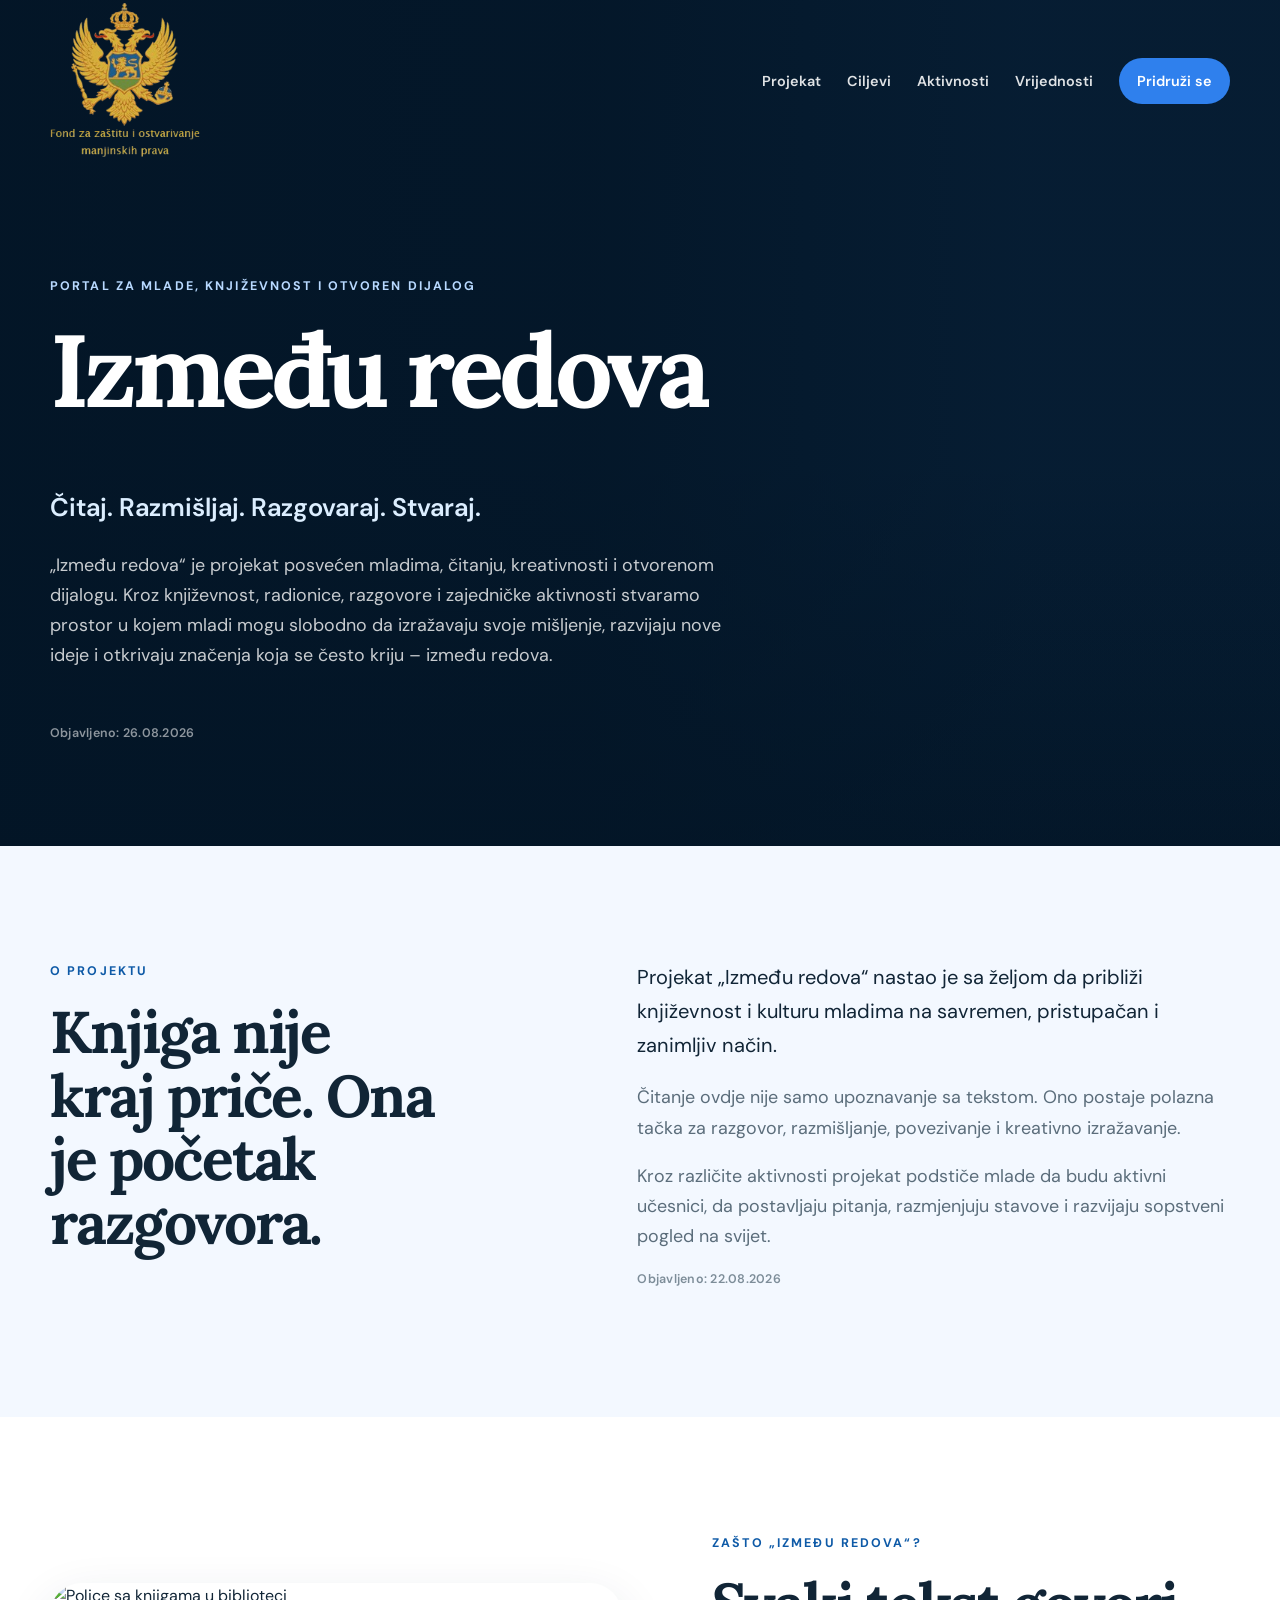
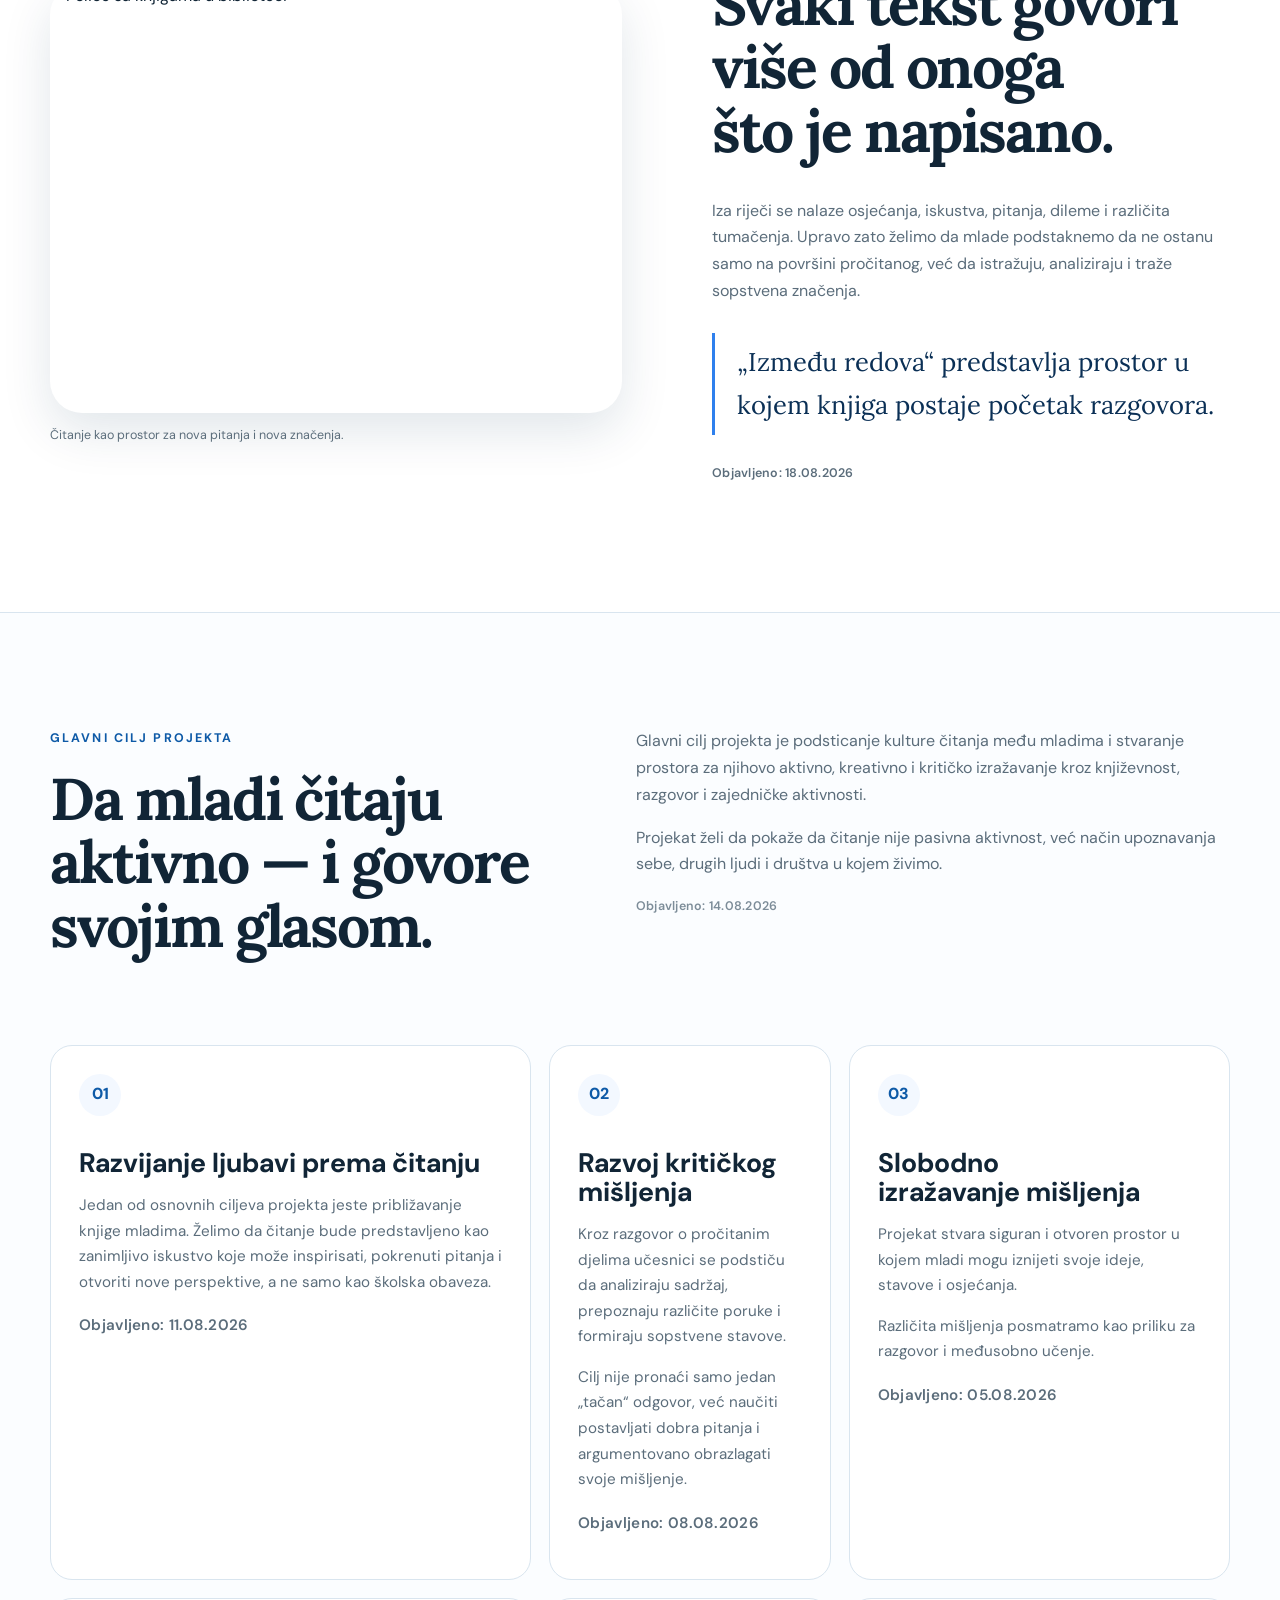
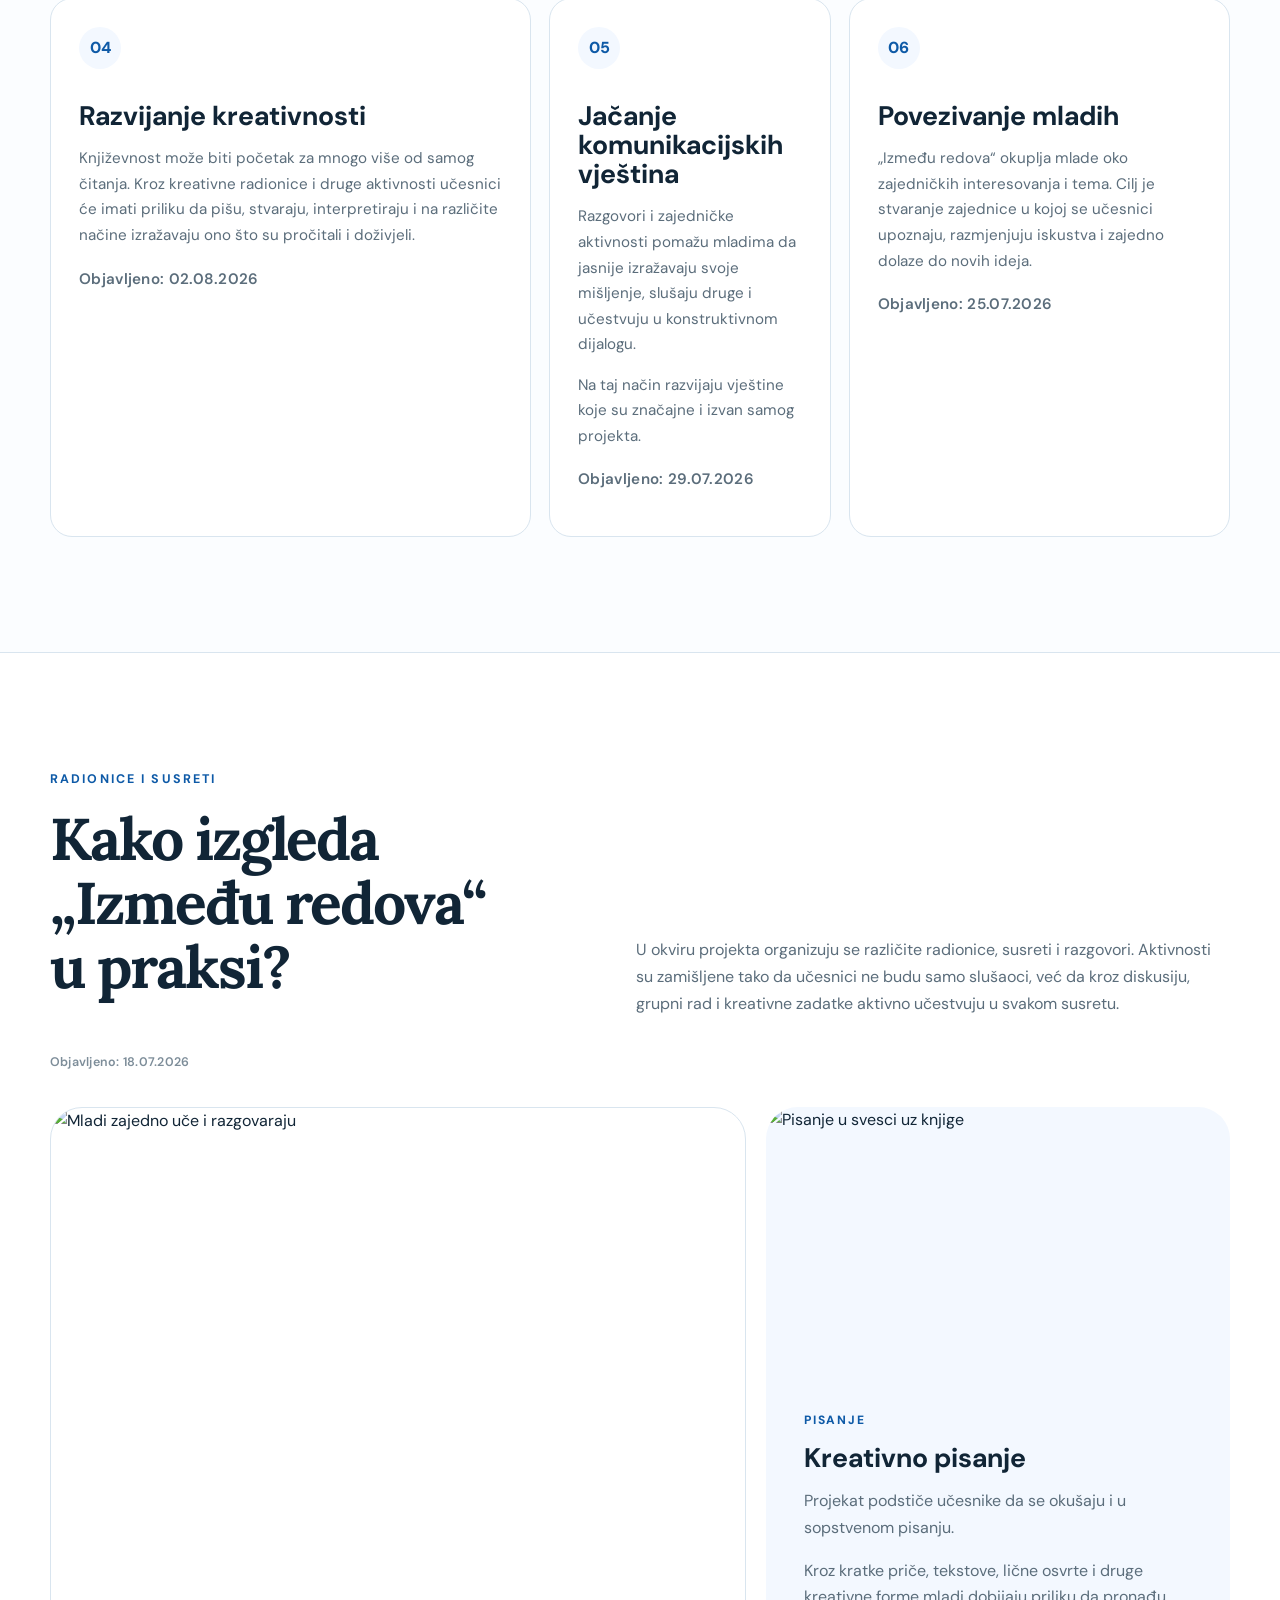
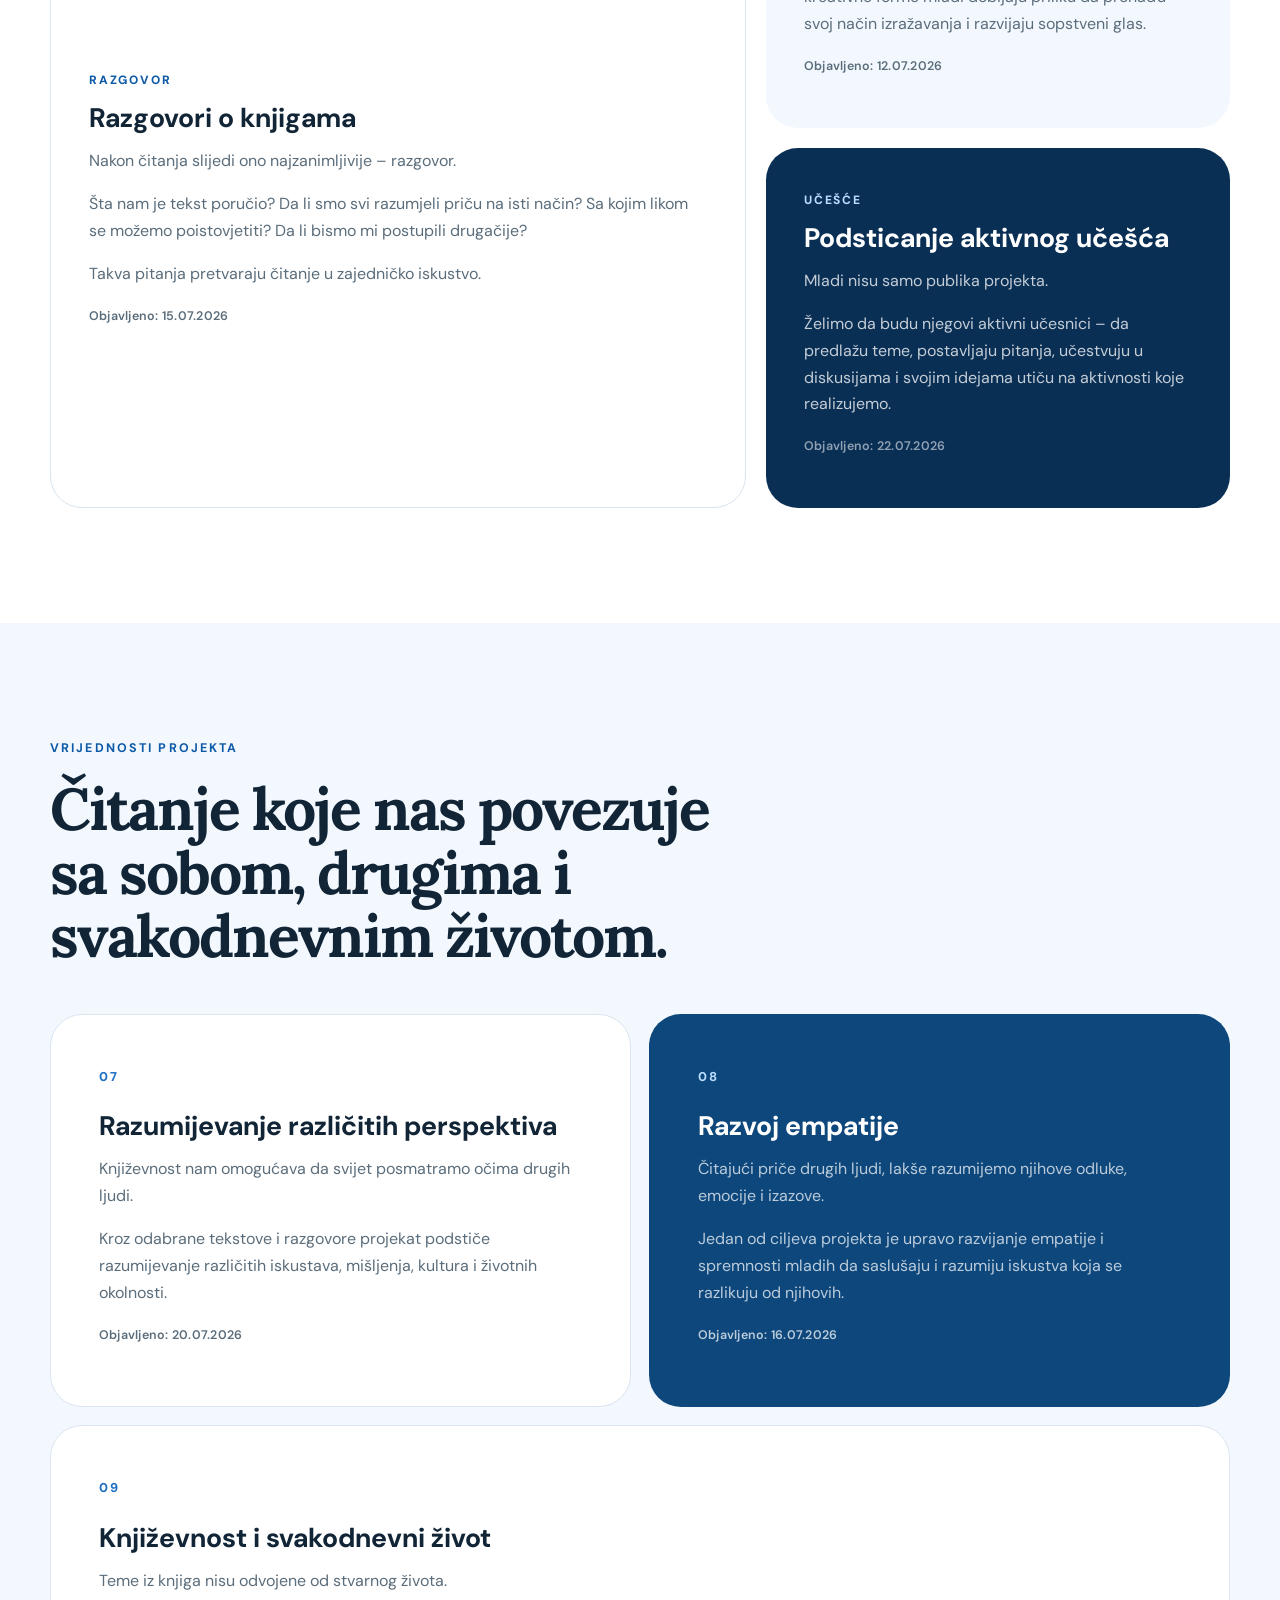
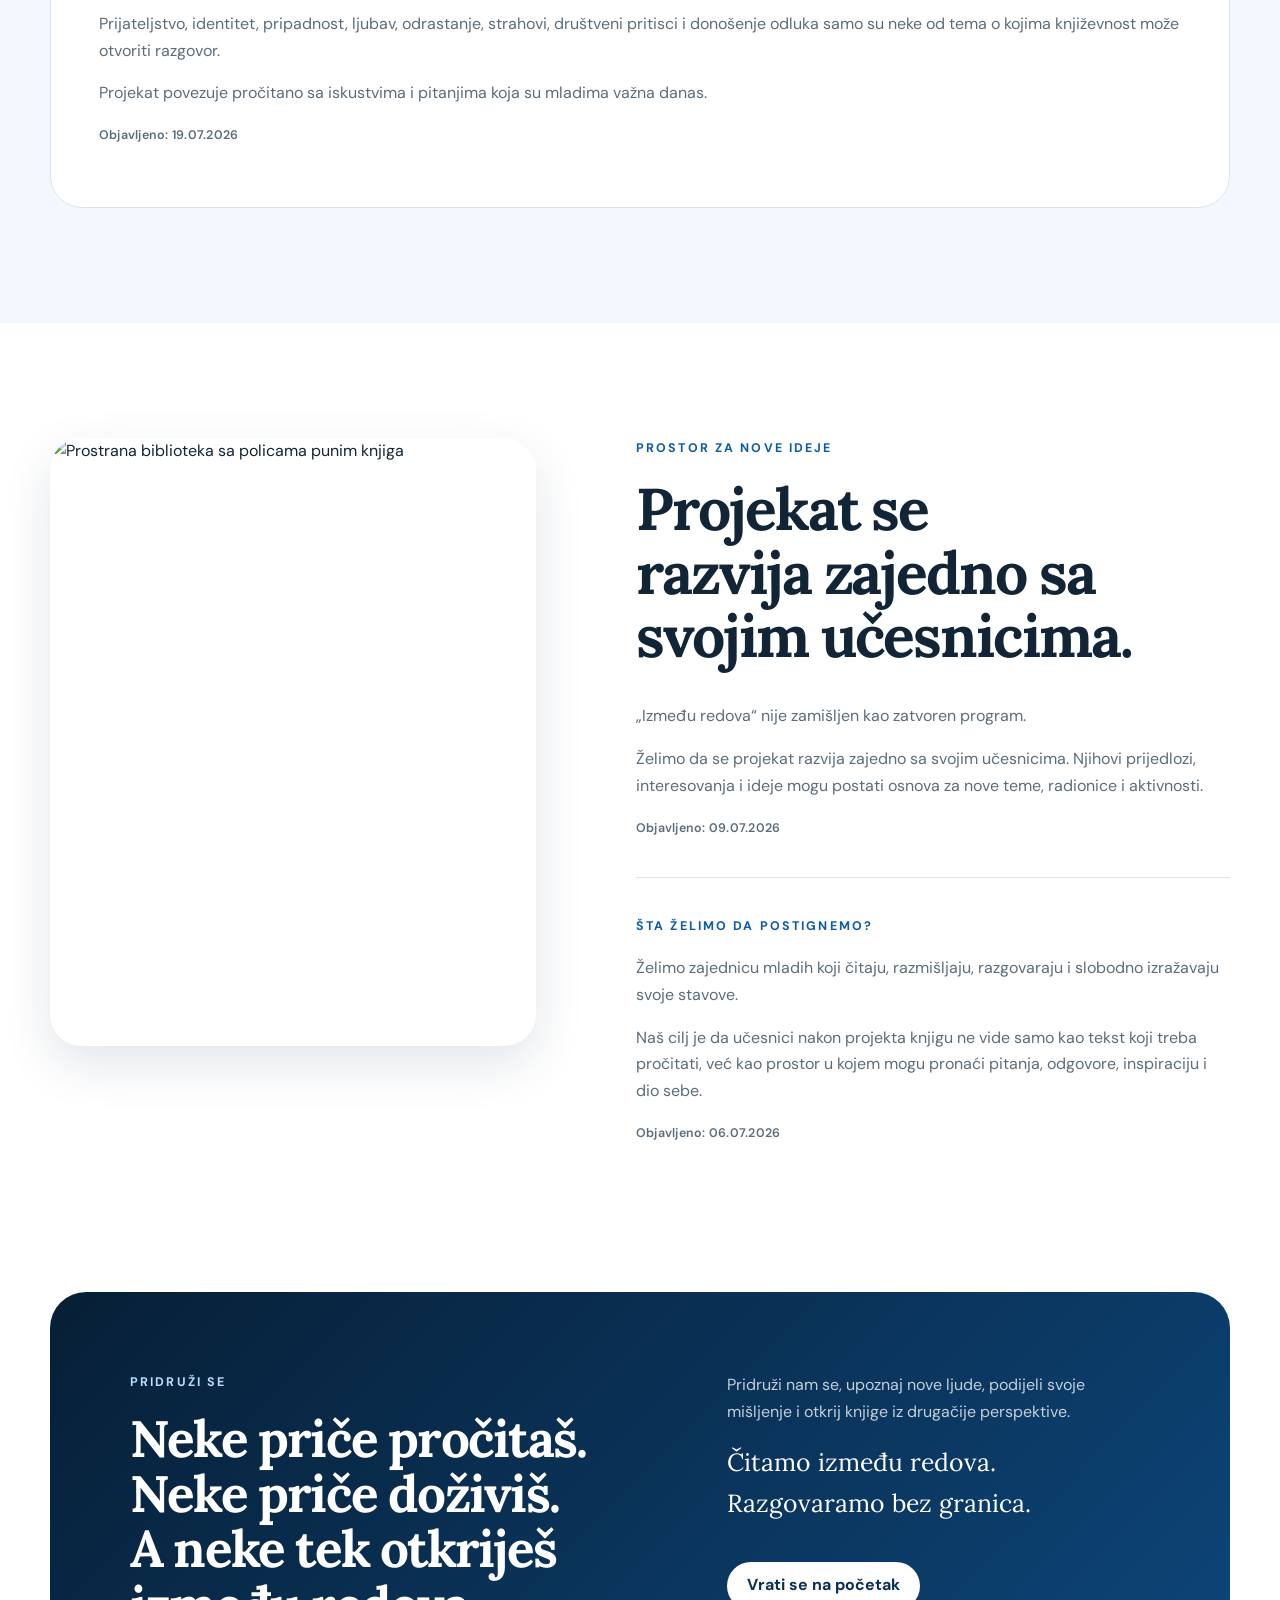
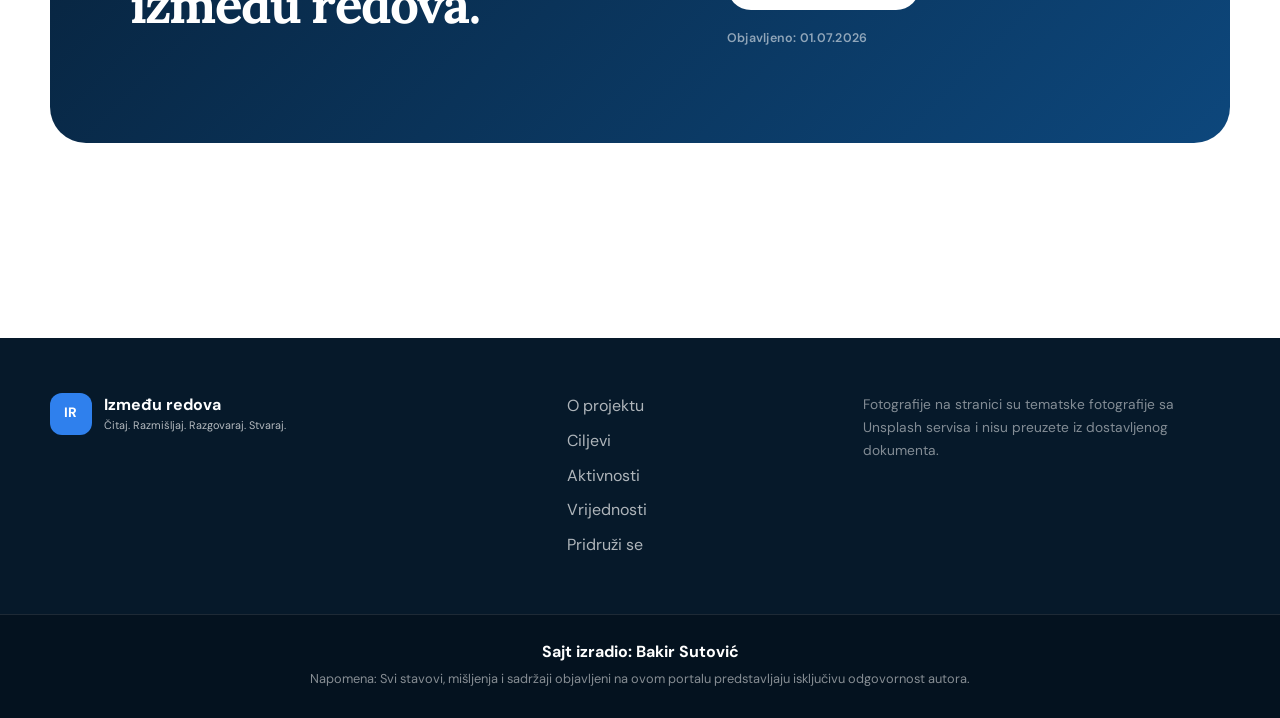
==== index.html @ d7cdbaa0 "Add files via upload" ====
<!DOCTYPE html>
<html lang="bs">
<head>
  <meta charset="UTF-8">
  <meta name="viewport" content="width=device-width, initial-scale=1.0">
  <meta name="description" content="Između redova — projekat posvećen mladima, čitanju, kreativnosti, kritičkom mišljenju i otvorenom dijalogu.">
  <meta name="keywords" content="Između redova, mladi, čitanje, književnost, kreativnost, radionice, kritičko mišljenje, dijalog">
  <meta name="author" content="Bakir Sutović">
  <meta property="og:title" content="Između redova — Čitaj. Razmišljaj. Razgovaraj. Stvaraj.">
  <meta property="og:description" content="Prostor u kojem knjiga postaje početak razgovora, ideja i kreativnog izražavanja mladih.">
  <meta property="og:type" content="website">
  <meta property="og:image" content="https://images.unsplash.com/photo-1507842217343-583bb7270b66?auto=format&fit=crop&w=1600&q=85">
  <title>Između redova | Čitaj. Razmišljaj. Razgovaraj. Stvaraj.</title>
  <link rel="icon" href="assets/icons/favicon.svg" type="image/svg+xml">
  <link rel="preconnect" href="https://fonts.googleapis.com">
  <link rel="preconnect" href="https://fonts.gstatic.com" crossorigin>
  <link href="https://fonts.googleapis.com/css2?family=DM+Sans:wght@400;500;600;700&family=Lora:wght@500;600;700&display=swap" rel="stylesheet">
  <link rel="stylesheet" href="css/style.css">
  <script defer src="js/script.js"></script>
</head>
<body>
  <a class="skip-link" href="#sadrzaj">Preskoči na sadržaj</a>

  <header class="site-header" id="top">
    <nav class="nav shell" aria-label="Glavna navigacija">
      <a href="https://zeljena-stranica.com" class="brand" aria-label="Između redova">
        <img src="logoo.png" alt="Između redova" class="brand-logo">
      </a>
      <button class="menu-toggle" type="button" aria-label="Otvori meni" aria-expanded="false" aria-controls="primary-menu">
        <span></span><span></span><span></span>
      </button>
      <div class="nav-panel" id="primary-menu">
        <a href="#projekat">Projekat</a>
        <a href="#ciljevi">Ciljevi</a>
        <a href="#susreti">Aktivnosti</a>
        <a href="#vrijednosti">Vrijednosti</a>
        <a class="nav-button" href="#pridruzi-se">Pridruži se</a>
      </div>
    </nav>
  </header>

  <main id="sadrzaj">
    <section class="hero" aria-labelledby="hero-title">
      <div class="hero-image" aria-hidden="true"></div>
      <div class="hero-overlay"></div>
      <div class="shell hero-content reveal">
        <p class="kicker">Portal za mlade, književnost i otvoren dijalog</p>
        <h1 id="hero-title">Između redova</h1>
        <p class="hero-slogan">Čitaj. Razmišljaj. Razgovaraj. Stvaraj.</p>
        <p class="hero-text">„Između redova“ je projekat posvećen mladima, čitanju, kreativnosti i otvorenom dijalogu. Kroz književnost, radionice, razgovore i zajedničke aktivnosti stvaramo prostor u kojem mladi mogu slobodno da izražavaju svoje mišljenje, razvijaju nove ideje i otkrivaju značenja koja se često kriju – između redova.</p>
        <div class="hero-actions">
          
        </div>
        <p class="date">Objavljeno: 26.08.2026</p>
      </div>
    </section>

    <section class="intro-band section" id="projekat" aria-labelledby="projekat-title">
      <div class="shell intro-grid">
        <div class="intro-heading reveal">
          <p class="kicker blue">O projektu</p>
          <h2 id="projekat-title">Knjiga nije kraj priče. Ona je početak razgovora.</h2>
        </div>
        <div class="intro-copy reveal">
          <p>Projekat „Između redova“ nastao je sa željom da približi književnost i kulturu mladima na savremen, pristupačan i zanimljiv način.</p>
          <p>Čitanje ovdje nije samo upoznavanje sa tekstom. Ono postaje polazna tačka za razgovor, razmišljanje, povezivanje i kreativno izražavanje.</p>
          <p>Kroz različite aktivnosti projekat podstiče mlade da budu aktivni učesnici, da postavljaju pitanja, razmjenjuju stavove i razvijaju sopstveni pogled na svijet.</p>
          <p class="date">Objavljeno: 22.08.2026</p>
        </div>
      </div>
    </section>

    <section class="section why-section" aria-labelledby="why-title">
      <div class="shell why-layout">
        <figure class="photo-card reveal">
          <img src="https://images.unsplash.com/photo-1495446815901-a7297e633e8d?auto=format&fit=crop&w=1400&q=85" alt="Police sa knjigama u biblioteci" loading="lazy">
          <figcaption>Čitanje kao prostor za nova pitanja i nova značenja.</figcaption>
        </figure>
        <article class="why-copy reveal">
          <p class="kicker blue">Zašto „Između redova“?</p>
          <h2 id="why-title">Svaki tekst govori više od onoga što je napisano.</h2>
          <p>Iza riječi se nalaze osjećanja, iskustva, pitanja, dileme i različita tumačenja. Upravo zato želimo da mlade podstaknemo da ne ostanu samo na površini pročitanog, već da istražuju, analiziraju i traže sopstvena značenja.</p>
          <blockquote>„Između redova“ predstavlja prostor u kojem knjiga postaje početak razgovora.</blockquote>
          <p class="date">Objavljeno: 18.08.2026</p>
        </article>
      </div>
    </section>

    <section class="section goals-section" id="ciljevi" aria-labelledby="goals-title">
      <div class="shell">
        <div class="section-head reveal">
          <div>
            <p class="kicker blue">Glavni cilj projekta</p>
            <h2 id="goals-title">Da mladi čitaju aktivno — i govore svojim glasom.</h2>
          </div>
          <div>
            <p>Glavni cilj projekta je podsticanje kulture čitanja među mladima i stvaranje prostora za njihovo aktivno, kreativno i kritičko izražavanje kroz književnost, razgovor i zajedničke aktivnosti.</p>
            <p>Projekat želi da pokaže da čitanje nije pasivna aktivnost, već način upoznavanja sebe, drugih ljudi i društva u kojem živimo.</p>
            <p class="date">Objavljeno: 14.08.2026</p>
          </div>
        </div>

        <div class="goal-grid">
          <article class="goal-card reveal"><span>01</span><h3>Razvijanje ljubavi prema čitanju</h3><p>Jedan od osnovnih ciljeva projekta jeste približavanje knjige mladima. Želimo da čitanje bude predstavljeno kao zanimljivo iskustvo koje može inspirisati, pokrenuti pitanja i otvoriti nove perspektive, a ne samo kao školska obaveza.</p><p class="date">Objavljeno: 11.08.2026</p></article>
          <article class="goal-card reveal"><span>02</span><h3>Razvoj kritičkog mišljenja</h3><p>Kroz razgovor o pročitanim djelima učesnici se podstiču da analiziraju sadržaj, prepoznaju različite poruke i formiraju sopstvene stavove.</p><p>Cilj nije pronaći samo jedan „tačan“ odgovor, već naučiti postavljati dobra pitanja i argumentovano obrazlagati svoje mišljenje.</p><p class="date">Objavljeno: 08.08.2026</p></article>
          <article class="goal-card reveal"><span>03</span><h3>Slobodno izražavanje mišljenja</h3><p>Projekat stvara siguran i otvoren prostor u kojem mladi mogu iznijeti svoje ideje, stavove i osjećanja.</p><p>Različita mišljenja posmatramo kao priliku za razgovor i međusobno učenje.</p><p class="date">Objavljeno: 05.08.2026</p></article>
          <article class="goal-card reveal"><span>04</span><h3>Razvijanje kreativnosti</h3><p>Književnost može biti početak za mnogo više od samog čitanja. Kroz kreativne radionice i druge aktivnosti učesnici će imati priliku da pišu, stvaraju, interpretiraju i na različite načine izražavaju ono što su pročitali i doživjeli.</p><p class="date">Objavljeno: 02.08.2026</p></article>
          <article class="goal-card reveal"><span>05</span><h3>Jačanje komunikacijskih vještina</h3><p>Razgovori i zajedničke aktivnosti pomažu mladima da jasnije izražavaju svoje mišljenje, slušaju druge i učestvuju u konstruktivnom dijalogu.</p><p>Na taj način razvijaju vještine koje su značajne i izvan samog projekta.</p><p class="date">Objavljeno: 29.07.2026</p></article>
          <article class="goal-card reveal"><span>06</span><h3>Povezivanje mladih</h3><p>„Između redova“ okuplja mlade oko zajedničkih interesovanja i tema. Cilj je stvaranje zajednice u kojoj se učesnici upoznaju, razmjenjuju iskustva i zajedno dolaze do novih ideja.</p><p class="date">Objavljeno: 25.07.2026</p></article>
        </div>
      </div>
    </section>

    <section class="section meetings" id="susreti" aria-labelledby="meetings-title">
      <div class="shell">
        <div class="section-title-row reveal">
          <div><p class="kicker blue">Radionice i susreti</p><h2 id="meetings-title">Kako izgleda „Između redova“ u praksi?</h2></div>
          <p>U okviru projekta organizuju se različite radionice, susreti i razgovori. Aktivnosti su zamišljene tako da učesnici ne budu samo slušaoci, već da kroz diskusiju, grupni rad i kreativne zadatke aktivno učestvuju u svakom susretu.</p>
        </div>
        <p class="date section-date">Objavljeno: 18.07.2026</p>

        <div class="story-grid">
          <article class="story-card story-large reveal">
            <img src="https://images.unsplash.com/photo-1523240795612-9a054b0db644?auto=format&fit=crop&w=1400&q=85" alt="Mladi zajedno uče i razgovaraju" loading="lazy">
            <div class="story-body"><span class="label">Razgovor</span><h3>Razgovori o knjigama</h3><p>Nakon čitanja slijedi ono najzanimljivije – razgovor.</p><p>Šta nam je tekst poručio? Da li smo svi razumjeli priču na isti način? Sa kojim likom se možemo poistovjetiti? Da li bismo mi postupili drugačije?</p><p>Takva pitanja pretvaraju čitanje u zajedničko iskustvo.</p><p class="date">Objavljeno: 15.07.2026</p></div>
          </article>
          <article class="story-card reveal">
            <img src="https://images.unsplash.com/photo-1455390582262-044cdead277a?auto=format&fit=crop&w=1200&q=85" alt="Pisanje u svesci uz knjige" loading="lazy">
            <div class="story-body"><span class="label">Pisanje</span><h3>Kreativno pisanje</h3><p>Projekat podstiče učesnike da se okušaju i u sopstvenom pisanju.</p><p>Kroz kratke priče, tekstove, lične osvrte i druge kreativne forme mladi dobijaju priliku da pronađu svoj način izražavanja i razvijaju sopstveni glas.</p><p class="date">Objavljeno: 12.07.2026</p></div>
          </article>
          <article class="story-card blue-card reveal">
            <div class="story-body"><span class="label light">Učešće</span><h3>Podsticanje aktivnog učešća</h3><p>Mladi nisu samo publika projekta.</p><p>Želimo da budu njegovi aktivni učesnici – da predlažu teme, postavljaju pitanja, učestvuju u diskusijama i svojim idejama utiču na aktivnosti koje realizujemo.</p><p class="date light-date">Objavljeno: 22.07.2026</p></div>
          </article>
        </div>
      </div>
    </section>

    <section class="section values" id="vrijednosti" aria-labelledby="values-title">
      <div class="shell">
        <div class="values-head reveal"><p class="kicker blue">Vrijednosti projekta</p><h2 id="values-title">Čitanje koje nas povezuje sa sobom, drugima i svakodnevnim životom.</h2></div>
        <div class="value-bento">
          <article class="value-box reveal"><span class="value-no">07</span><h3>Razumijevanje različitih perspektiva</h3><p>Književnost nam omogućava da svijet posmatramo očima drugih ljudi.</p><p>Kroz odabrane tekstove i razgovore projekat podstiče razumijevanje različitih iskustava, mišljenja, kultura i životnih okolnosti.</p><p class="date">Objavljeno: 20.07.2026</p></article>
          <article class="value-box featured reveal"><span class="value-no">08</span><h3>Razvoj empatije</h3><p>Čitajući priče drugih ljudi, lakše razumijemo njihove odluke, emocije i izazove.</p><p>Jedan od ciljeva projekta je upravo razvijanje empatije i spremnosti mladih da saslušaju i razumiju iskustva koja se razlikuju od njihovih.</p><p class="date">Objavljeno: 16.07.2026</p></article>
          <article class="value-box wide reveal"><span class="value-no">09</span><h3>Književnost i svakodnevni život</h3><p>Teme iz knjiga nisu odvojene od stvarnog života.</p><p>Prijateljstvo, identitet, pripadnost, ljubav, odrastanje, strahovi, društveni pritisci i donošenje odluka samo su neke od tema o kojima književnost može otvoriti razgovor.</p><p>Projekat povezuje pročitano sa iskustvima i pitanjima koja su mladima važna danas.</p><p class="date">Objavljeno: 19.07.2026</p></article>
        </div>
      </div>
    </section>

    <section class="section future-section" aria-labelledby="future-title">
      <div class="shell future-layout">
        <figure class="future-photo reveal">
          <img src="https://images.unsplash.com/photo-1507842217343-583bb7270b66?auto=format&fit=crop&w=1400&q=85" alt="Prostrana biblioteka sa policama punim knjiga" loading="lazy">
        </figure>
        <div class="future-content reveal">
          <p class="kicker blue">Prostor za nove ideje</p>
          <h2 id="future-title">Projekat se razvija zajedno sa svojim učesnicima.</h2>
          <p>„Između redova“ nije zamišljen kao zatvoren program.</p>
          <p>Želimo da se projekat razvija zajedno sa svojim učesnicima. Njihovi prijedlozi, interesovanja i ideje mogu postati osnova za nove teme, radionice i aktivnosti.</p>
          <p class="date">Objavljeno: 09.07.2026</p>
          <div class="future-divider"></div>
          <p class="kicker blue">Šta želimo da postignemo?</p>
          <p>Želimo zajednicu mladih koji čitaju, razmišljaju, razgovaraju i slobodno izražavaju svoje stavove.</p>
          <p>Naš cilj je da učesnici nakon projekta knjigu ne vide samo kao tekst koji treba pročitati, već kao prostor u kojem mogu pronaći pitanja, odgovore, inspiraciju i dio sebe.</p>
          <p class="date">Objavljeno: 06.07.2026</p>
        </div>
      </div>
    </section>

    <section class="join section" id="pridruzi-se" aria-labelledby="join-title">
      <div class="shell join-card reveal">
        <div>
          <p class="kicker light">Pridruži se</p>
          <h2 id="join-title">Neke priče pročitaš. Neke priče doživiš. A neke tek otkriješ između redova.</h2>
        </div>
        <div class="join-copy">
          <p>Pridruži nam se, upoznaj nove ljude, podijeli svoje mišljenje i otkrij knjige iz drugačije perspektive.</p>
          <p class="join-signoff">Čitamo između redova. Razgovaramo bez granica.</p>
          <a class="button button-white" href="#top">Vrati se na početak</a>
          <p class="date light-date">Objavljeno: 01.07.2026</p>
        </div>
      </div>
    </section>
  </main>

  <footer class="site-footer">
    <div class="shell footer-main">
      <div>
        <a href="#top" class="brand footer-brand"><span class="brand-symbol">IR</span><span class="brand-text"><strong>Između redova</strong><small>Čitaj. Razmišljaj. Razgovaraj. Stvaraj.</small></span></a>
      </div>
      <nav aria-label="Footer navigacija"><a href="#projekat">O projektu</a><a href="#ciljevi">Ciljevi</a><a href="#susreti">Aktivnosti</a><a href="#vrijednosti">Vrijednosti</a><a href="#pridruzi-se">Pridruži se</a></nav>
      <p>Fotografije na stranici su tematske fotografije sa Unsplash servisa i nisu preuzete iz dostavljenog dokumenta.</p>
    </div>
    <div class="footer-bottom">
      <h3>Sajt izradio: Bakir Sutović</h3>
      <p>Napomena: Svi stavovi, mišljenja i sadržaji objavljeni na ovom portalu predstavljaju isključivu odgovornost autora.</p>
    </div>
  </footer>

  <button class="back-to-top" type="button" aria-label="Nazad na vrh">↑</button>
</body>
</html>
---- css/style.css ----
:root {
  --navy: #071f36;
  --blue-900: #0a2f55;
  --blue-800: #0d477c;
  --blue-700: #0e5aa7;
  --blue-600: #1f6fc3;
  --blue-500: #2f80ed;
  --blue-100: #dcecff;
  --blue-50: #f3f8ff;
  --ink: #112536;
  --muted: #5b6d7b;
  --surface: #ffffff;
  --line: #d9e5ef;
  --shadow: 0 18px 50px rgba(9, 47, 85, .12);
  --radius-sm: 14px;
  --radius-md: 22px;
  --radius-lg: 32px;
  --shell: min(1180px, calc(100% - 40px));
}

* { box-sizing: border-box; }
html { scroll-behavior: smooth; }
body { margin: 0; font-family: "DM Sans", sans-serif; color: var(--ink); background: #fff; line-height: 1.68; overflow-x: hidden; }
img { display: block; max-width: 100%; }
a { color: inherit; text-decoration: none; }
button, a { -webkit-tap-highlight-color: transparent; }
button:focus-visible, a:focus-visible { outline: 3px solid #78b7ff; outline-offset: 4px; }
.shell { width: var(--shell); margin-inline: auto; }
.section { padding: clamp(72px, 9vw, 120px) 0; }
h1, h2, h3 { margin: 0 0 .6em; line-height: 1.08; text-wrap: balance; }
h1, h2 { font-family: "Lora", serif; }
h1 { font-size: clamp(3.7rem, 8vw, 7.8rem); letter-spacing: -.05em; }
h2 { font-size: clamp(2.2rem, 4.6vw, 4.4rem); letter-spacing: -.035em; }
h3 { font-size: clamp(1.25rem, 2.1vw, 1.75rem); }
p { margin: 0 0 1em; }

.skip-link { position: fixed; top: 10px; left: 10px; z-index: 3000; transform: translateY(-150%); background: #fff; padding: 10px 14px; border-radius: 8px; }
.skip-link:focus { transform: translateY(0); }

.site-header { position: fixed; inset: 0 0 auto; z-index: 1000; transition: background .25s ease, box-shadow .25s ease; }
.site-header.scrolled { background: rgba(255,255,255,.94); backdrop-filter: blur(16px); box-shadow: 0 10px 30px rgba(7,31,54,.08); }
.nav { min-height: 82px; display: flex; align-items: center; justify-content: space-between; gap: 28px; }
.brand { display: inline-flex; align-items: center; gap: 12px; color: #fff; }
.site-header.scrolled .brand { color: var(--navy); }
.brand-symbol { display: grid; place-items: center; width: 42px; height: 42px; border-radius: 12px; background: var(--blue-500); color: #fff; font-size: .85rem; font-weight: 800; letter-spacing: .06em; }
.brand-text { display: grid; line-height: 1.15; }
.brand-text strong { font-size: 1rem; }
.brand-text small { margin-top: 4px; font-size: .68rem; opacity: .7; }
.nav-panel { display: flex; align-items: center; gap: 26px; }
.nav-panel a { position: relative; color: rgba(255,255,255,.88); font-size: .9rem; font-weight: 600; }
.site-header.scrolled .nav-panel a { color: var(--ink); }
.nav-panel a:not(.nav-button)::after { content: ""; position: absolute; left: 0; right: 100%; bottom: -8px; height: 2px; background: var(--blue-500); transition: right .25s ease; }
.nav-panel a:hover::after, .nav-panel a.active::after { right: 0; }
.nav-button { padding: 11px 18px; border-radius: 999px; background: var(--blue-500); color: #fff !important; }
.menu-toggle { display: none; width: 46px; height: 46px; padding: 12px 10px; border: 0; border-radius: 12px; background: rgba(255,255,255,.12); cursor: pointer; flex-direction: column; justify-content: center; gap: 5px; }
.menu-toggle span { width: 100%; height: 2px; background: #fff; transition: .25s ease; }
.site-header.scrolled .menu-toggle { background: var(--blue-50); }
.site-header.scrolled .menu-toggle span { background: var(--navy); }

.hero { min-height: 780px; height: 94vh; position: relative; display: grid; align-items: end; overflow: hidden; background: var(--navy); color: #fff; }
.hero-image { position: absolute; inset: 0; background: url('https://images.unsplash.com/photo-1507842217343-583bb7270b66?auto=format&fit=crop&w=1800&q=88') center 42%/cover no-repeat; transform: scale(1.02); }
.hero-overlay { position: absolute; inset: 0; background: linear-gradient(90deg, rgba(3,21,38,.94) 0%, rgba(3,21,38,.78) 46%, rgba(3,21,38,.22) 80%), linear-gradient(0deg, rgba(3,21,38,.75) 0%, transparent 45%); }
.hero-content { position: relative; z-index: 2; padding: 170px 0 clamp(70px, 10vh, 110px); max-width: 1180px; }
.hero-content > * { max-width: 760px; }
.kicker { margin-bottom: 18px; font-size: .78rem; text-transform: uppercase; letter-spacing: .17em; font-weight: 700; color: #b8d9ff; }
.kicker.blue { color: var(--blue-700); }
.kicker.light { color: #b9ddff; }
.hero-slogan { margin: 0 0 20px; font-size: clamp(1.2rem, 2vw, 1.7rem); font-weight: 600; color: #dceeff; }
.hero-text { max-width: 710px; color: rgba(255,255,255,.78); font-size: clamp(1rem, 1.5vw, 1.12rem); }
.hero-actions { display: flex; flex-wrap: wrap; gap: 12px; margin: 30px 0 22px; }
.button { display: inline-flex; align-items: center; justify-content: center; min-height: 48px; padding: 0 20px; border-radius: 999px; font-weight: 700; transition: transform .2s ease, background .2s ease, color .2s ease; }
.button:hover { transform: translateY(-2px); }
.button-primary { background: var(--blue-500); color: #fff; }
.button-primary:hover { background: #5a9cf2; }
.button-ghost { border: 1px solid rgba(255,255,255,.38); color: #fff; }
.button-ghost:hover { background: rgba(255,255,255,.1); }
.date { margin-top: 18px; font-size: .78rem; color: #7d8d99; font-weight: 600; letter-spacing: .02em; }
.hero .date { color: rgba(255,255,255,.55); }

.intro-band { background: var(--blue-50); }
.intro-grid { display: grid; grid-template-columns: .9fr 1.1fr; gap: clamp(42px, 8vw, 110px); align-items: start; }
.intro-copy { max-width: 680px; font-size: clamp(1rem, 1.4vw, 1.14rem); color: var(--muted); }
.intro-copy p:first-child { font-size: 1.12em; color: var(--ink); }

.why-layout { display: grid; grid-template-columns: 1.05fr .95fr; gap: clamp(42px, 7vw, 90px); align-items: center; }
.photo-card { margin: 0; }
.photo-card img { width: 100%; aspect-ratio: 4 / 3; object-fit: cover; border-radius: var(--radius-lg); box-shadow: var(--shadow); }
.photo-card figcaption { margin-top: 12px; font-size: .78rem; color: var(--muted); }
.why-copy p { color: var(--muted); }
blockquote { margin: 28px 0; padding: 8px 0 8px 22px; border-left: 3px solid var(--blue-500); font-family: "Lora", serif; font-size: clamp(1.25rem, 2vw, 1.7rem); color: var(--blue-900); }

.goals-section { background: #fbfdff; border-top: 1px solid var(--line); border-bottom: 1px solid var(--line); }
.section-head { display: grid; grid-template-columns: .9fr 1.1fr; gap: clamp(42px, 8vw, 100px); margin-bottom: 52px; }
.section-head > div:last-child { color: var(--muted); }
.goal-grid { display: grid; grid-template-columns: repeat(12, 1fr); gap: 18px; }
.goal-card { grid-column: span 4; min-height: 320px; padding: 28px; background: #fff; border: 1px solid var(--line); border-radius: var(--radius-md); transition: transform .25s ease, box-shadow .25s ease, border-color .25s ease; }
.goal-card:nth-child(1), .goal-card:nth-child(4) { grid-column: span 5; }
.goal-card:nth-child(2), .goal-card:nth-child(5) { grid-column: span 3; }
.goal-card:nth-child(3), .goal-card:nth-child(6) { grid-column: span 4; }
.goal-card:hover { transform: translateY(-5px); box-shadow: var(--shadow); border-color: #bcd6ef; }
.goal-card > span { display: inline-grid; place-items: center; width: 42px; height: 42px; margin-bottom: 32px; border-radius: 50%; background: var(--blue-50); color: var(--blue-700); font-weight: 800; }
.goal-card p { color: var(--muted); font-size: .95rem; }

.section-title-row { display: grid; grid-template-columns: .9fr 1.1fr; gap: clamp(42px, 8vw, 100px); align-items: end; }
.section-title-row > p { color: var(--muted); }
.section-date { margin-bottom: 34px; }
.story-grid { display: grid; grid-template-columns: 1.2fr .8fr; grid-template-rows: auto auto; gap: 20px; }
.story-card { overflow: hidden; background: var(--blue-50); border-radius: var(--radius-lg); }
.story-card img { width: 100%; aspect-ratio: 16/9; object-fit: cover; }
.story-large { grid-row: span 2; background: #fff; border: 1px solid var(--line); }
.story-large img { aspect-ratio: 4/3; }
.story-body { padding: clamp(25px, 4vw, 38px); }
.story-body p { color: var(--muted); }
.label { display: inline-block; margin-bottom: 13px; color: var(--blue-700); font-size: .75rem; text-transform: uppercase; letter-spacing: .15em; font-weight: 800; }
.blue-card { background: var(--blue-900); color: #fff; }
.blue-card .story-body p { color: rgba(255,255,255,.76); }
.label.light { color: #b9ddff; }
.light-date { color: rgba(255,255,255,.55) !important; }

.values { background: var(--blue-50); }
.values-head { max-width: 850px; margin-bottom: 46px; }
.value-bento { display: grid; grid-template-columns: repeat(2, 1fr); gap: 18px; }
.value-box { padding: clamp(28px, 5vw, 48px); border-radius: var(--radius-lg); background: #fff; border: 1px solid var(--line); }
.value-box p { color: var(--muted); }
.value-box.featured { background: var(--blue-800); color: #fff; border-color: transparent; }
.value-box.featured p, .value-box.featured .date { color: rgba(255,255,255,.72); }
.value-box.wide { grid-column: 1 / -1; }
.value-no { display: inline-block; margin-bottom: 24px; color: var(--blue-600); font-size: .8rem; font-weight: 800; letter-spacing: .15em; }
.featured .value-no { color: #b9ddff; }

.future-layout { display: grid; grid-template-columns: .9fr 1.1fr; gap: clamp(45px, 8vw, 100px); align-items: start; }
.future-photo { position: sticky; top: 110px; margin: 0; }
.future-photo img { width: 100%; aspect-ratio: 4/5; object-fit: cover; border-radius: var(--radius-lg); box-shadow: var(--shadow); }
.future-content p { color: var(--muted); }
.future-divider { height: 1px; background: var(--line); margin: 38px 0; }

.join { padding-top: 20px; }
.join-card { display: grid; grid-template-columns: 1.1fr .9fr; gap: clamp(35px, 7vw, 80px); padding: clamp(40px, 7vw, 80px); border-radius: 36px; background: linear-gradient(135deg, var(--navy), var(--blue-800)); color: #fff; }
.join-card h2 { font-size: clamp(2rem, 4vw, 3.8rem); }
.join-copy p { color: rgba(255,255,255,.76); }
.join-signoff { font-family: "Lora", serif; font-size: clamp(1.2rem, 2vw, 1.55rem); color: #fff !important; }
.button-white { margin-top: 12px; background: #fff; color: var(--blue-900); }

.site-footer { margin-top: 80px; background: #06192a; color: #fff; }
.footer-main { display: grid; grid-template-columns: 1.3fr .7fr 1fr; gap: 40px; padding: 55px 0; align-items: start; }
.footer-brand { color: #fff; }
.footer-main nav { display: grid; gap: 8px; }
.footer-main nav a { color: rgba(255,255,255,.68); }
.footer-main nav a:hover { color: #fff; }
.footer-main > p { color: rgba(255,255,255,.5); font-size: .86rem; }
.footer-bottom { padding: 28px max(20px, calc((100vw - 1180px) / 2)); text-align: center; border-top: 1px solid rgba(255,255,255,.1); background: #04121f; }
.footer-bottom h3 { margin-bottom: 8px; font-size: 1rem; }
.footer-bottom p { max-width: 900px; margin: 0 auto; color: rgba(255,255,255,.52); font-size: .8rem; }

.back-to-top { position: fixed; right: 22px; bottom: 22px; width: 46px; height: 46px; border: 0; border-radius: 50%; background: var(--blue-500); color: #fff; font-size: 1.1rem; cursor: pointer; opacity: 0; visibility: hidden; transform: translateY(10px); transition: .25s ease; box-shadow: 0 14px 30px rgba(7,31,54,.22); z-index: 900; }
.back-to-top.visible { opacity: 1; visibility: visible; transform: none; }
.reveal { opacity: 0; transform: translateY(24px); transition: opacity .65s ease, transform .65s ease; }
.reveal.visible { opacity: 1; transform: none; }

@media (max-width: 960px) {
  .menu-toggle { display: flex; }
  .nav-panel { position: absolute; top: 72px; left: 20px; right: 20px; display: grid; gap: 5px; padding: 14px; background: #fff; border: 1px solid var(--line); border-radius: 18px; box-shadow: var(--shadow); opacity: 0; visibility: hidden; transform: translateY(-8px); transition: .25s ease; }
  .nav-panel.open { opacity: 1; visibility: visible; transform: none; }
  .nav-panel a { color: var(--ink) !important; padding: 10px 12px; }
  .nav-panel a::after { display: none; }
  .nav-button { text-align: center; color: #fff !important; }
  .menu-toggle[aria-expanded="true"] span:nth-child(1) { transform: translateY(7px) rotate(45deg); }
  .menu-toggle[aria-expanded="true"] span:nth-child(2) { opacity: 0; }
  .menu-toggle[aria-expanded="true"] span:nth-child(3) { transform: translateY(-7px) rotate(-45deg); }
  .intro-grid, .why-layout, .section-head, .section-title-row, .future-layout, .join-card { grid-template-columns: 1fr; }
  .goal-card, .goal-card:nth-child(n) { grid-column: span 6; }
  .story-grid { grid-template-columns: 1fr; grid-template-rows: auto; }
  .story-large { grid-row: auto; }
  .story-large img { aspect-ratio: 16/9; }
  .future-photo { position: static; }
  .future-photo img { aspect-ratio: 16/10; }
  .footer-main { grid-template-columns: 1fr 1fr; }
}

@media (max-width: 640px) {
  :root { --shell: min(100% - 28px, 1180px); }
  .nav { min-height: 72px; }
  .brand-text small { display: none; }
  .hero { min-height: 720px; height: auto; }
  .hero-image { background-position: 62% center; }
  .hero-overlay { background: linear-gradient(90deg, rgba(3,21,38,.95), rgba(3,21,38,.75)); }
  .hero-content { padding-top: 145px; }
  h1 { font-size: clamp(3.5rem, 17vw, 5.4rem); }
  .goal-card, .goal-card:nth-child(n) { grid-column: 1 / -1; min-height: 0; }
  .value-bento { grid-template-columns: 1fr; }
  .value-box.wide { grid-column: auto; }
  .footer-main { grid-template-columns: 1fr; }
  .site-footer { margin-top: 55px; }
  .back-to-top { right: 14px; bottom: 14px; }
}

@media (prefers-reduced-motion: reduce) {
  html { scroll-behavior: auto; }
  *, *::before, *::after { animation-duration: .01ms !important; animation-iteration-count: 1 !important; transition-duration: .01ms !important; }
  .reveal { opacity: 1; transform: none; }
}
.brand-logo {
  width: 150px;
  height: auto;
  display: block;
}
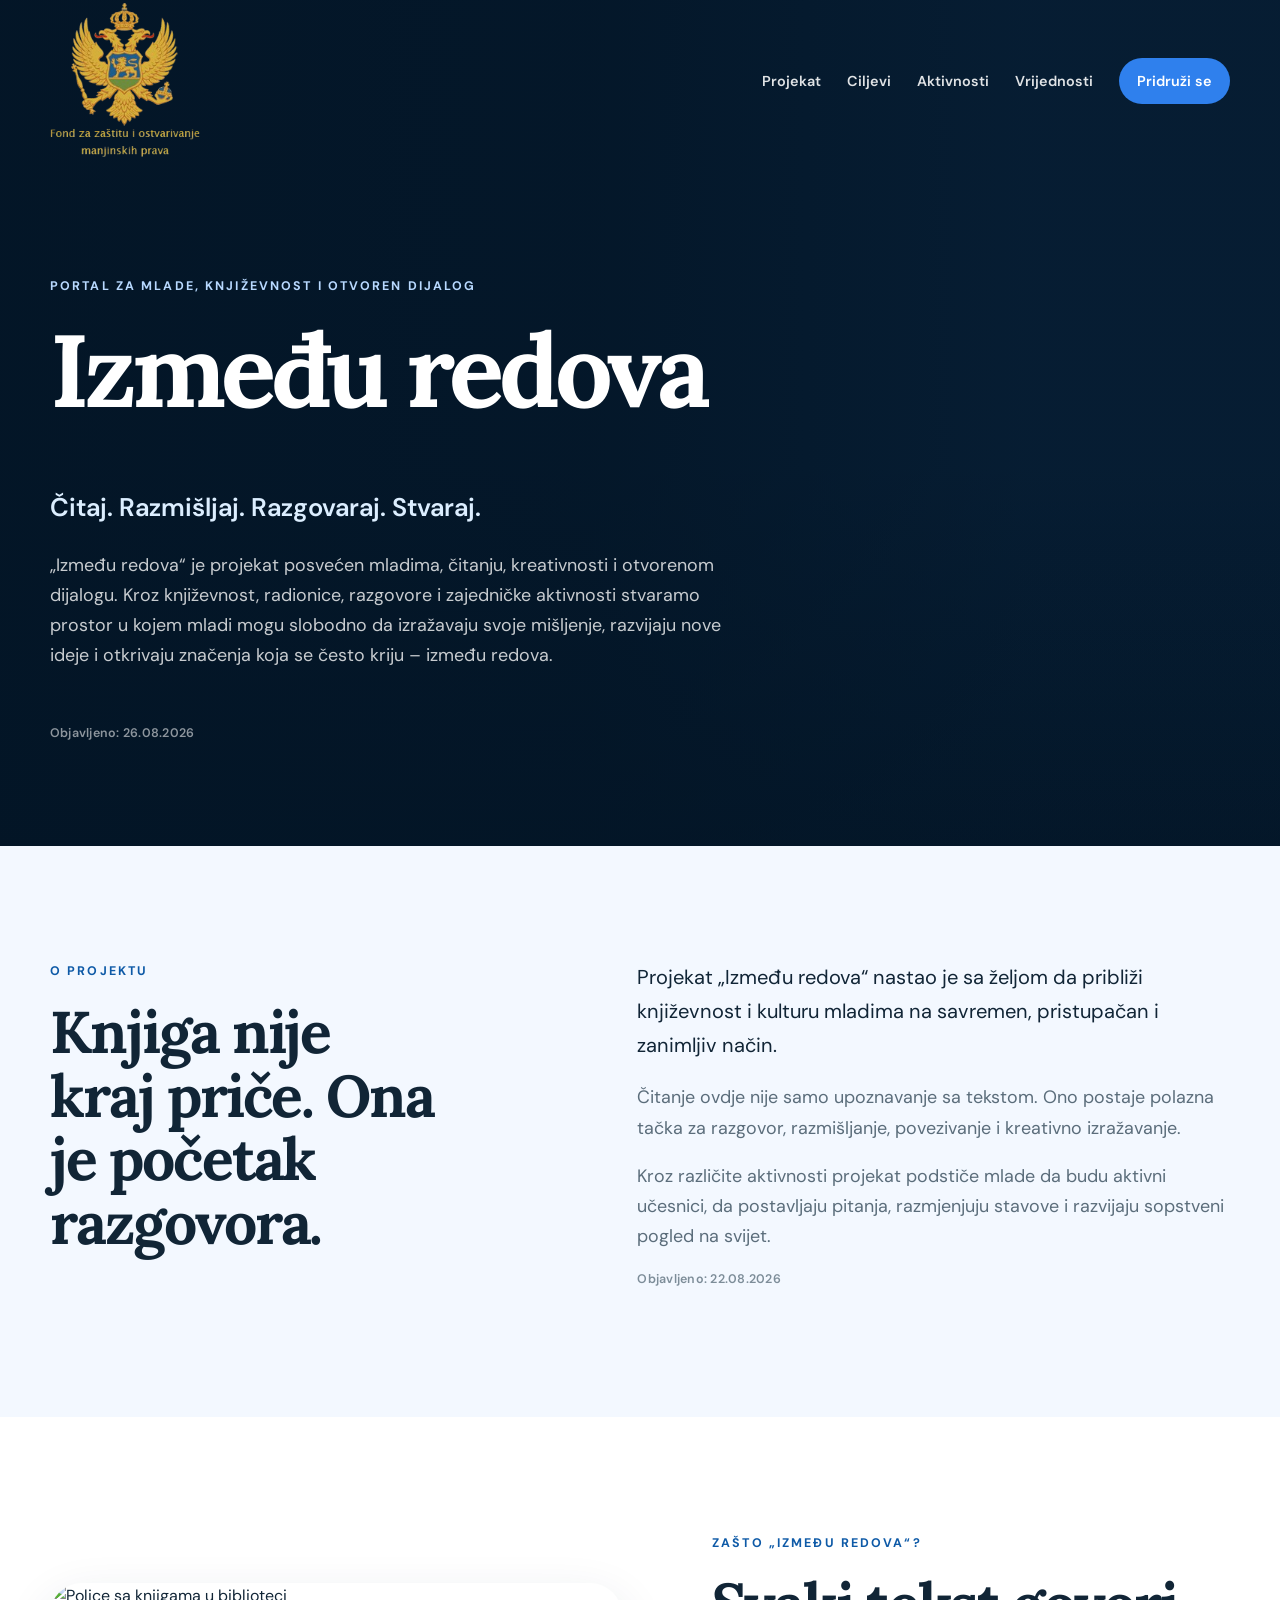
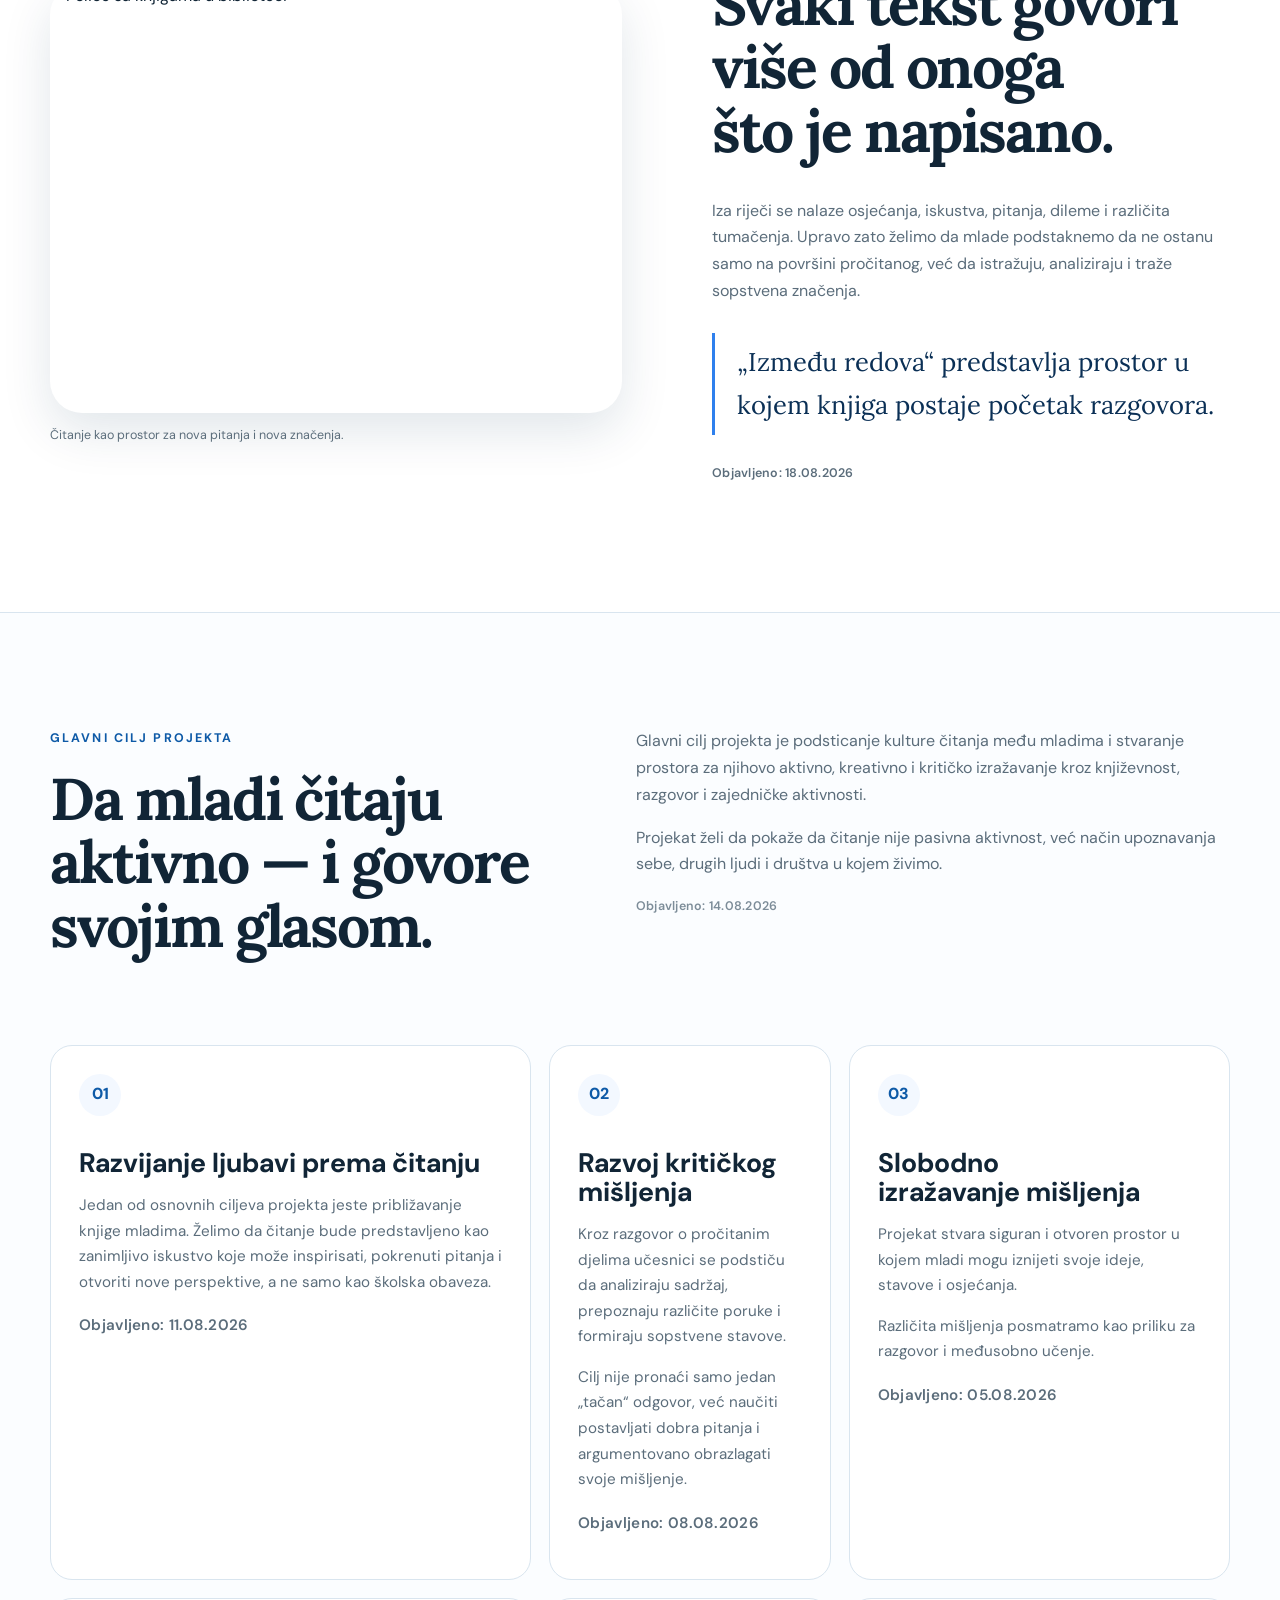
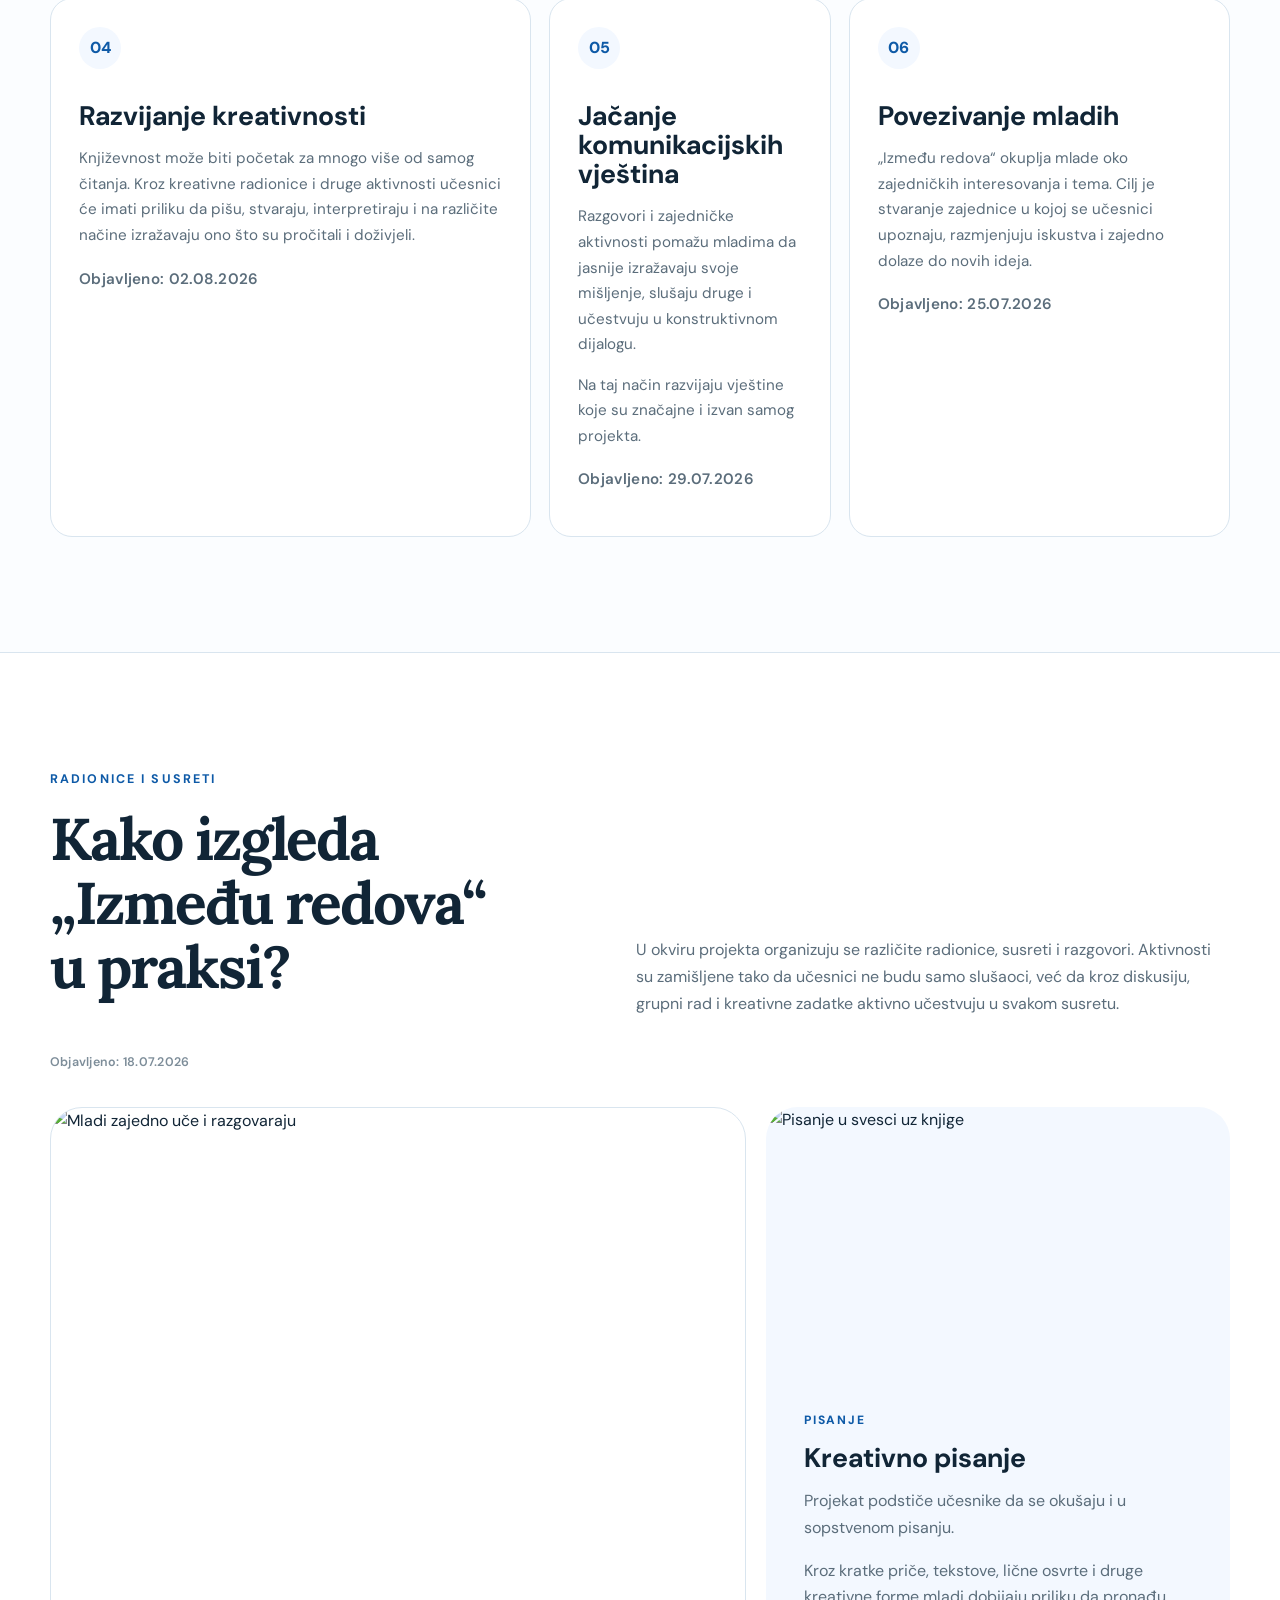
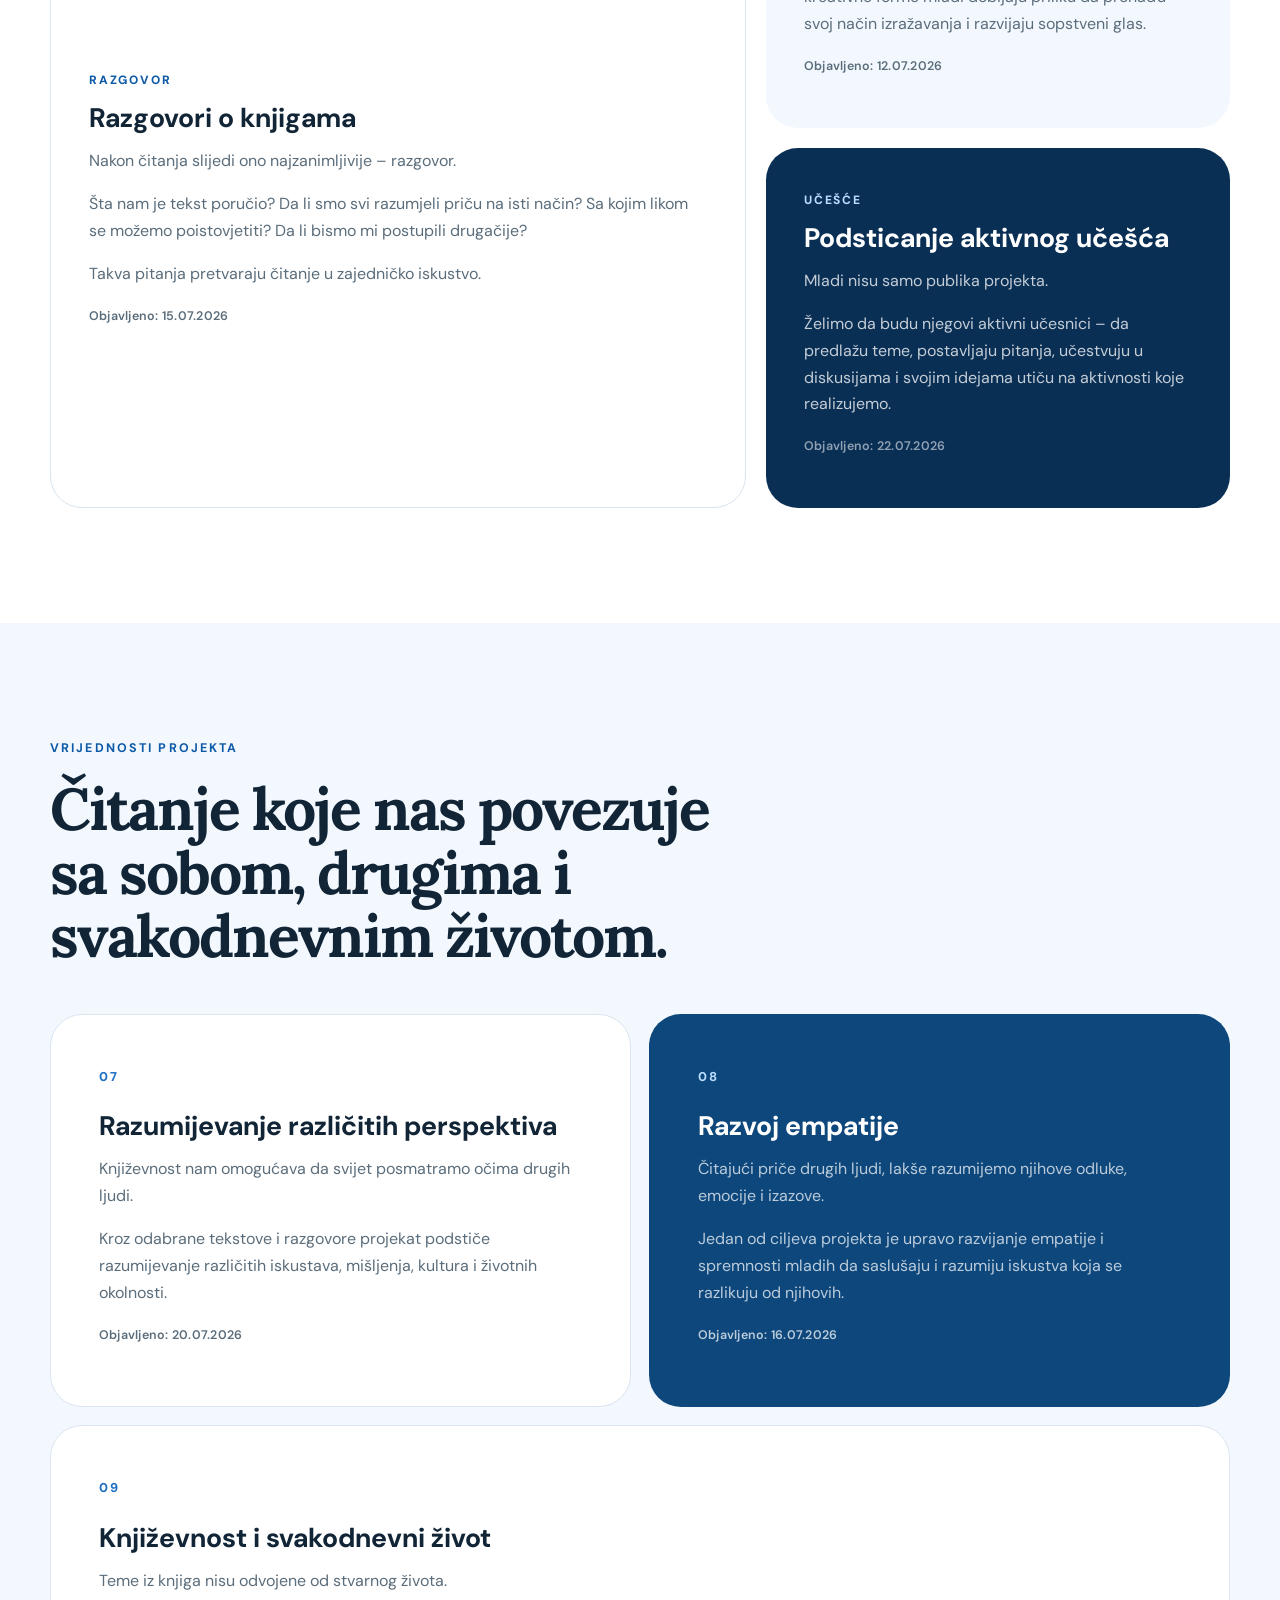
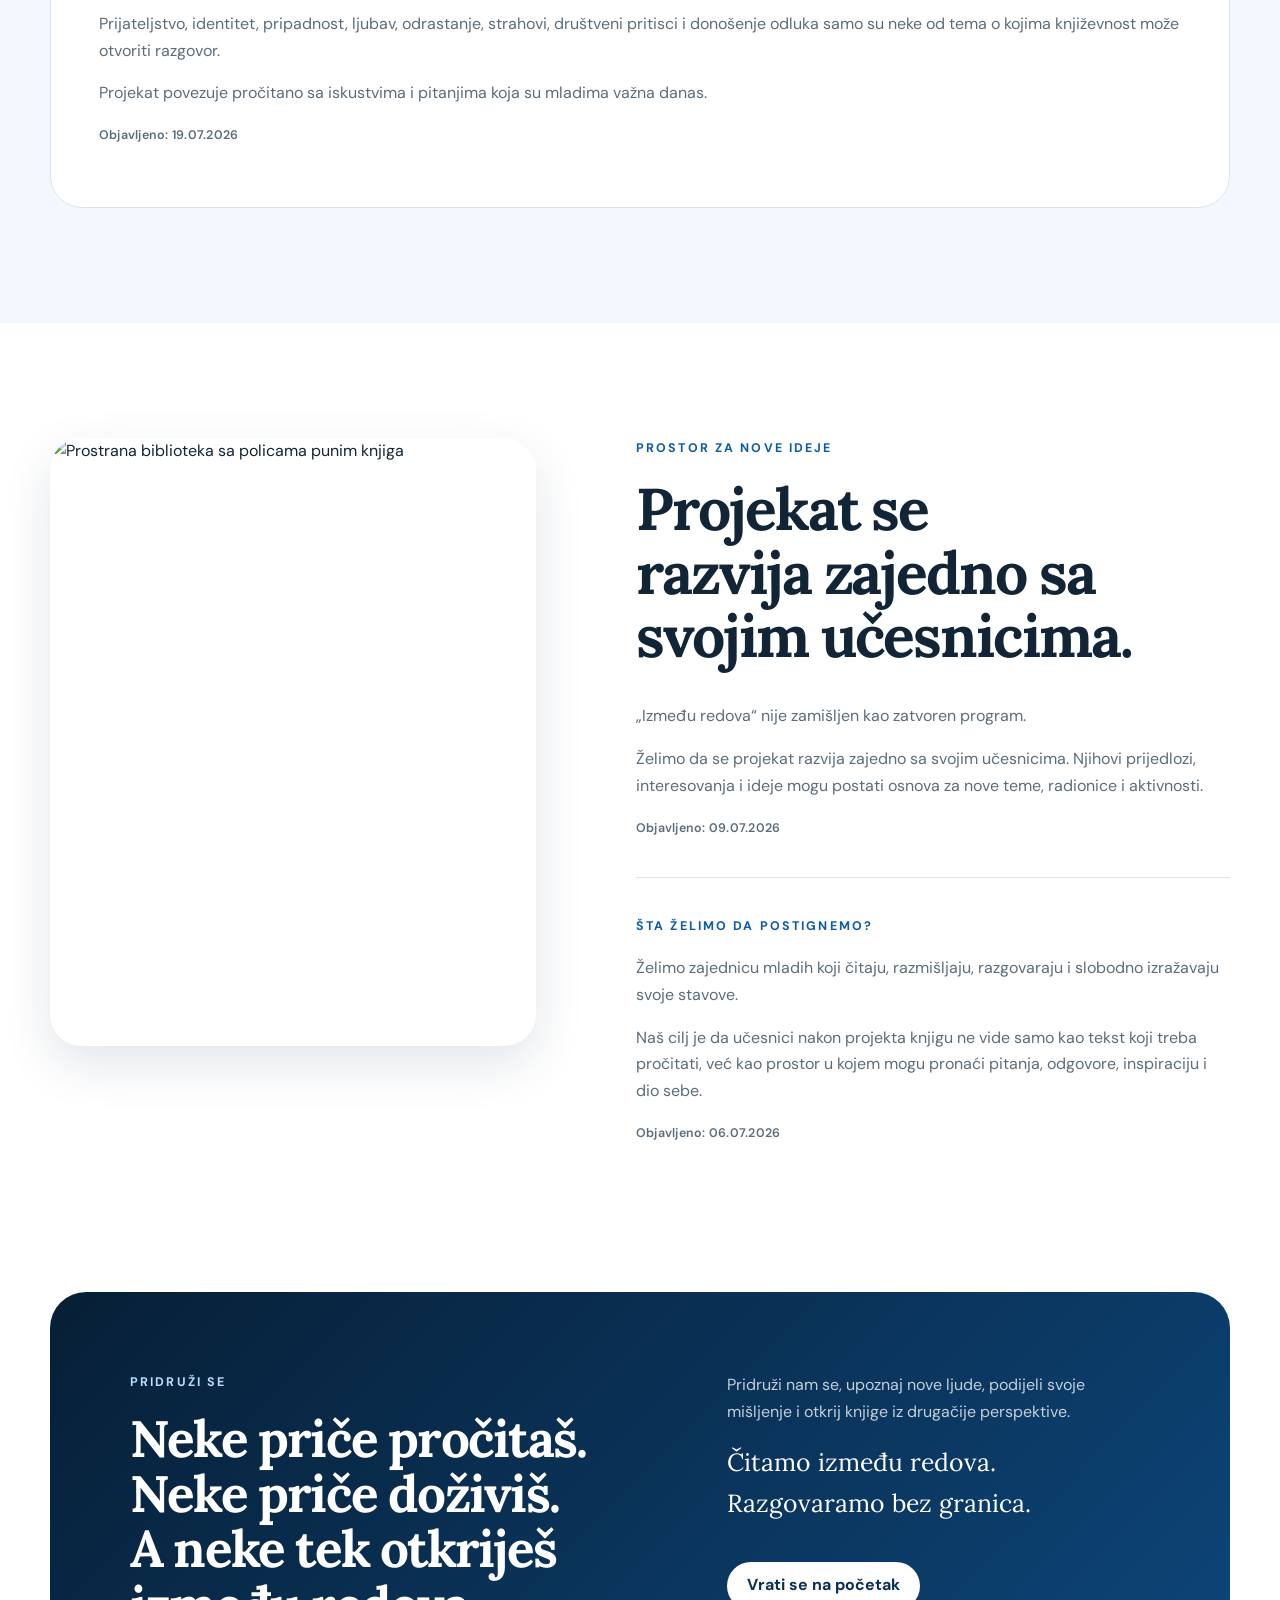
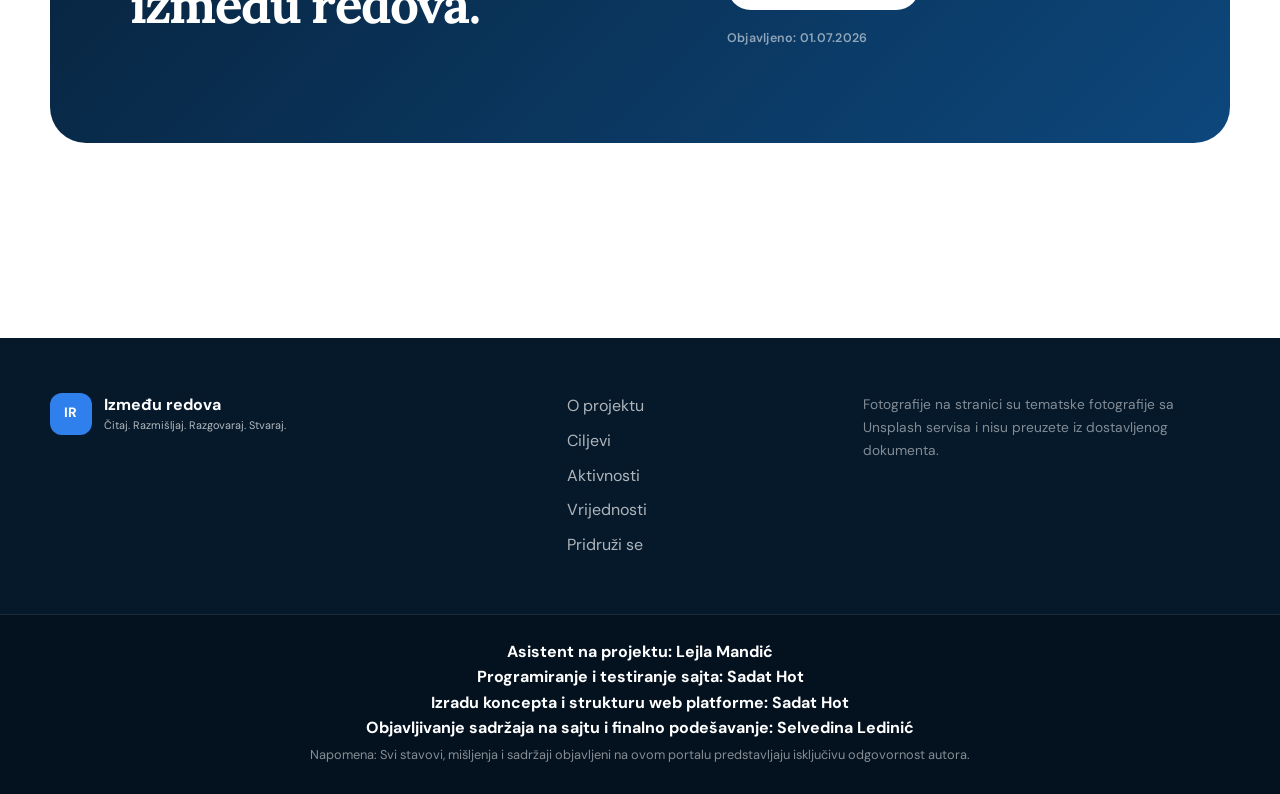
==== commit 8486bd5d: "Update index.html" ====
--- a/index.html
+++ b/index.html
@@ -191,7 +191,10 @@
       <p>Fotografije na stranici su tematske fotografije sa Unsplash servisa i nisu preuzete iz dostavljenog dokumenta.</p>
     </div>
     <div class="footer-bottom">
-      <h3>Sajt izradio: Bakir Sutović</h3>
+      <h3>Asistent na projektu: Lejla Mandić</h3>
+      <h3>Programiranje i testiranje sajta: Sadat Hot</h3>
+      <h3>Izradu koncepta i strukturu web platforme: Sadat Hot</h3>
+      <h3>Objavljivanje sadržaja na sajtu i finalno podešavanje: Selvedina Ledinić</h3>
       <p>Napomena: Svi stavovi, mišljenja i sadržaji objavljeni na ovom portalu predstavljaju isključivu odgovornost autora.</p>
     </div>
   </footer>
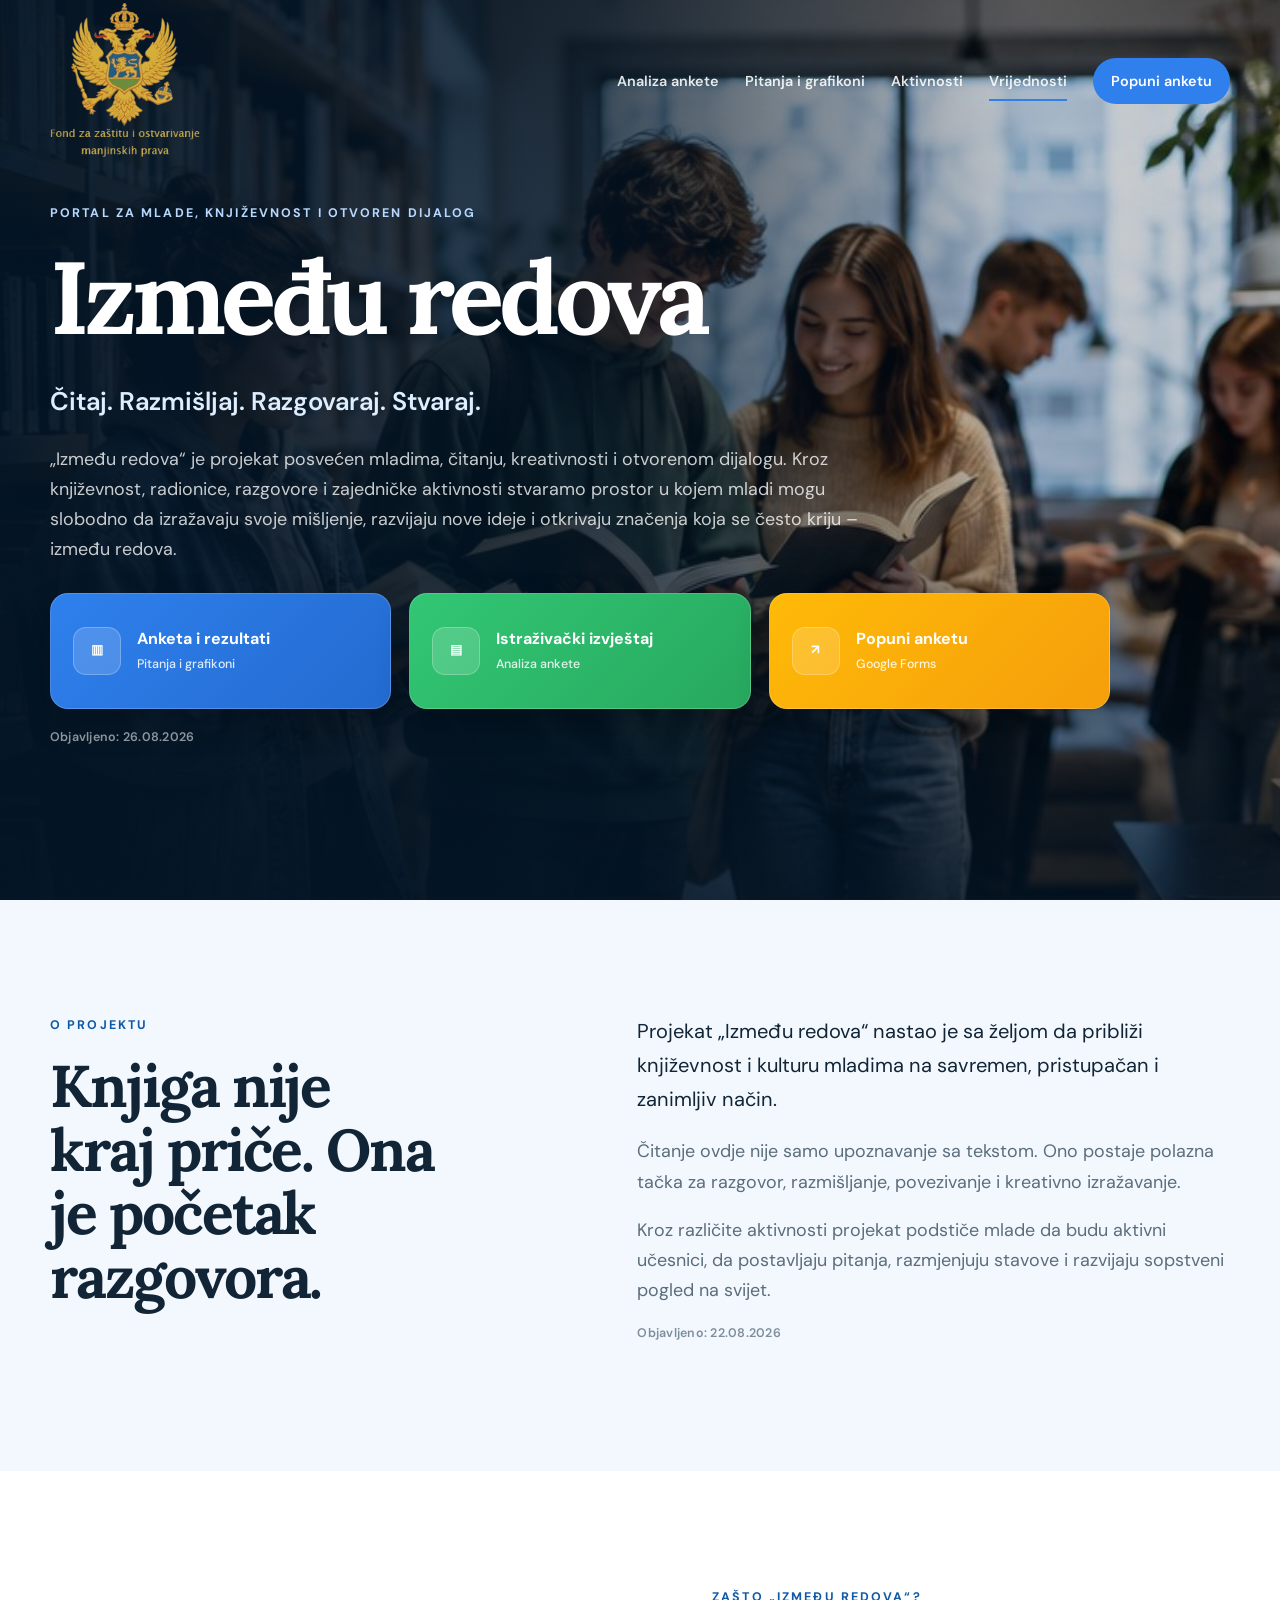
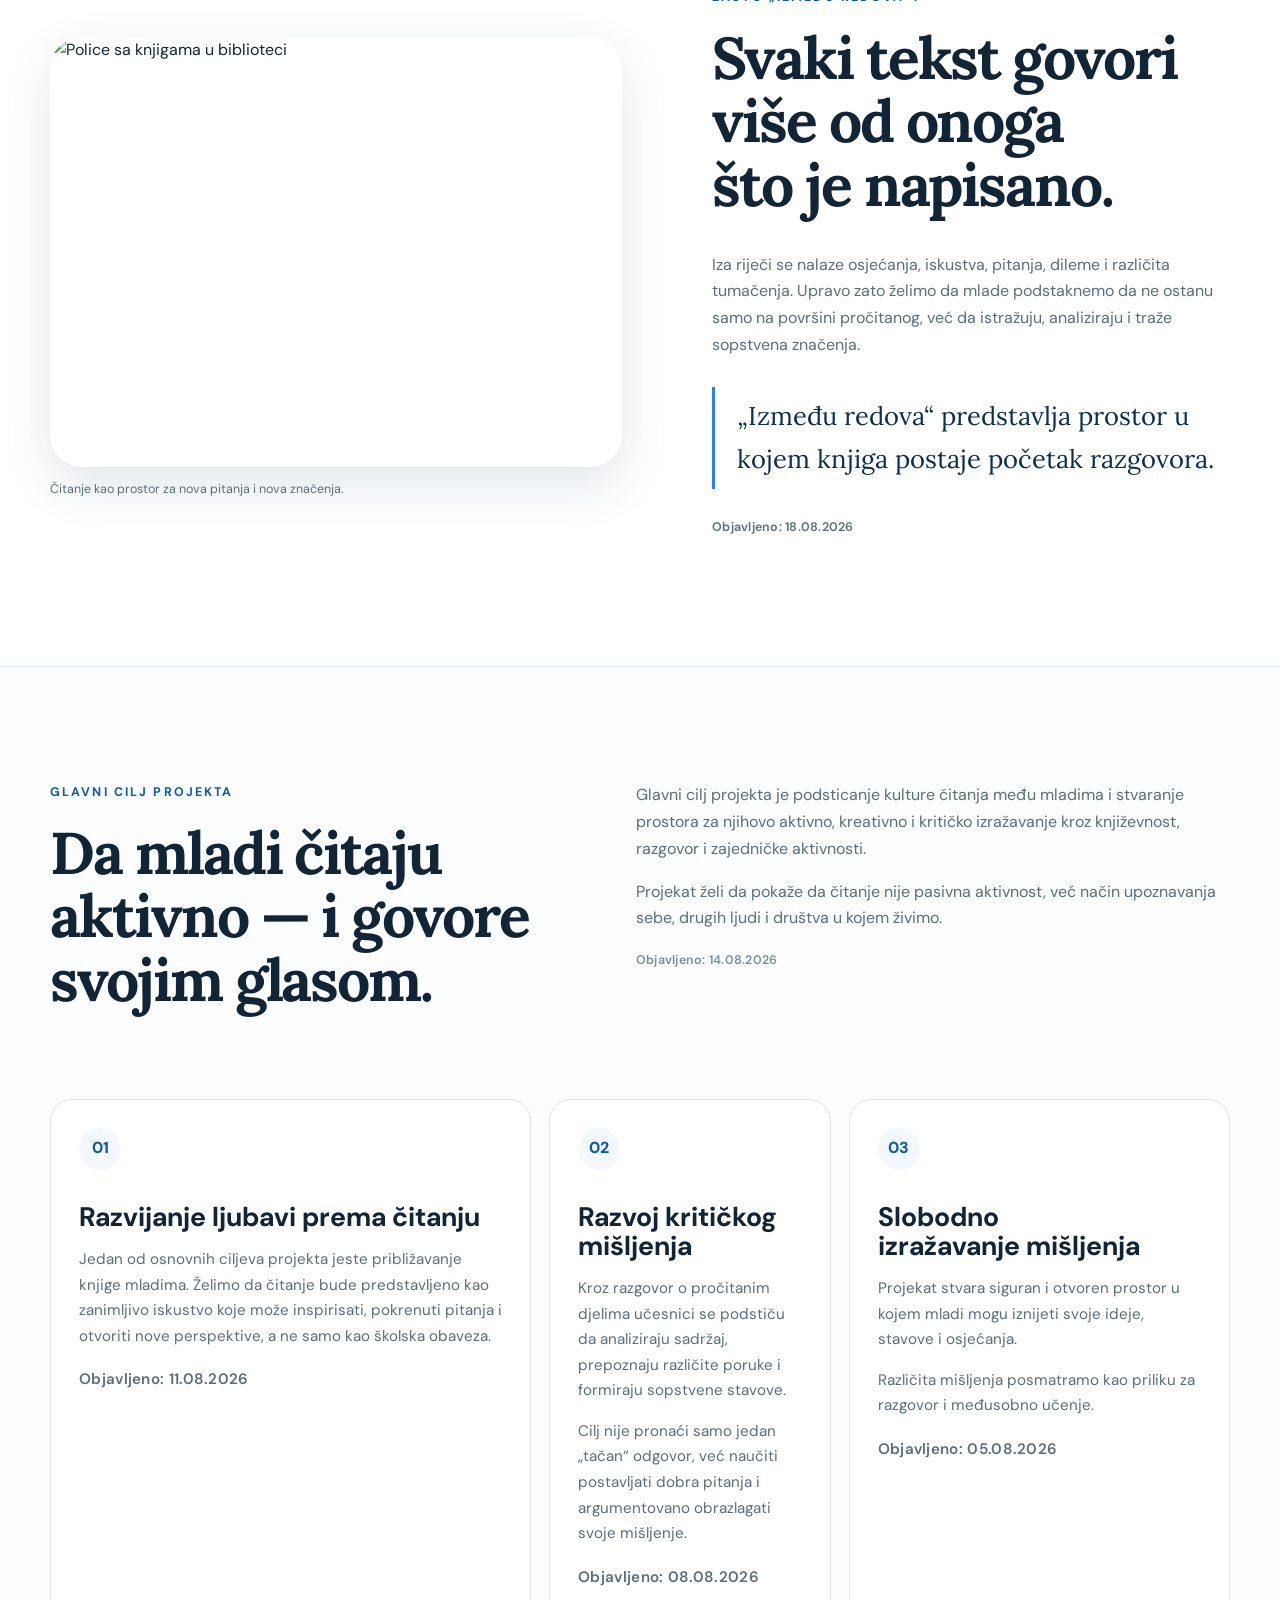
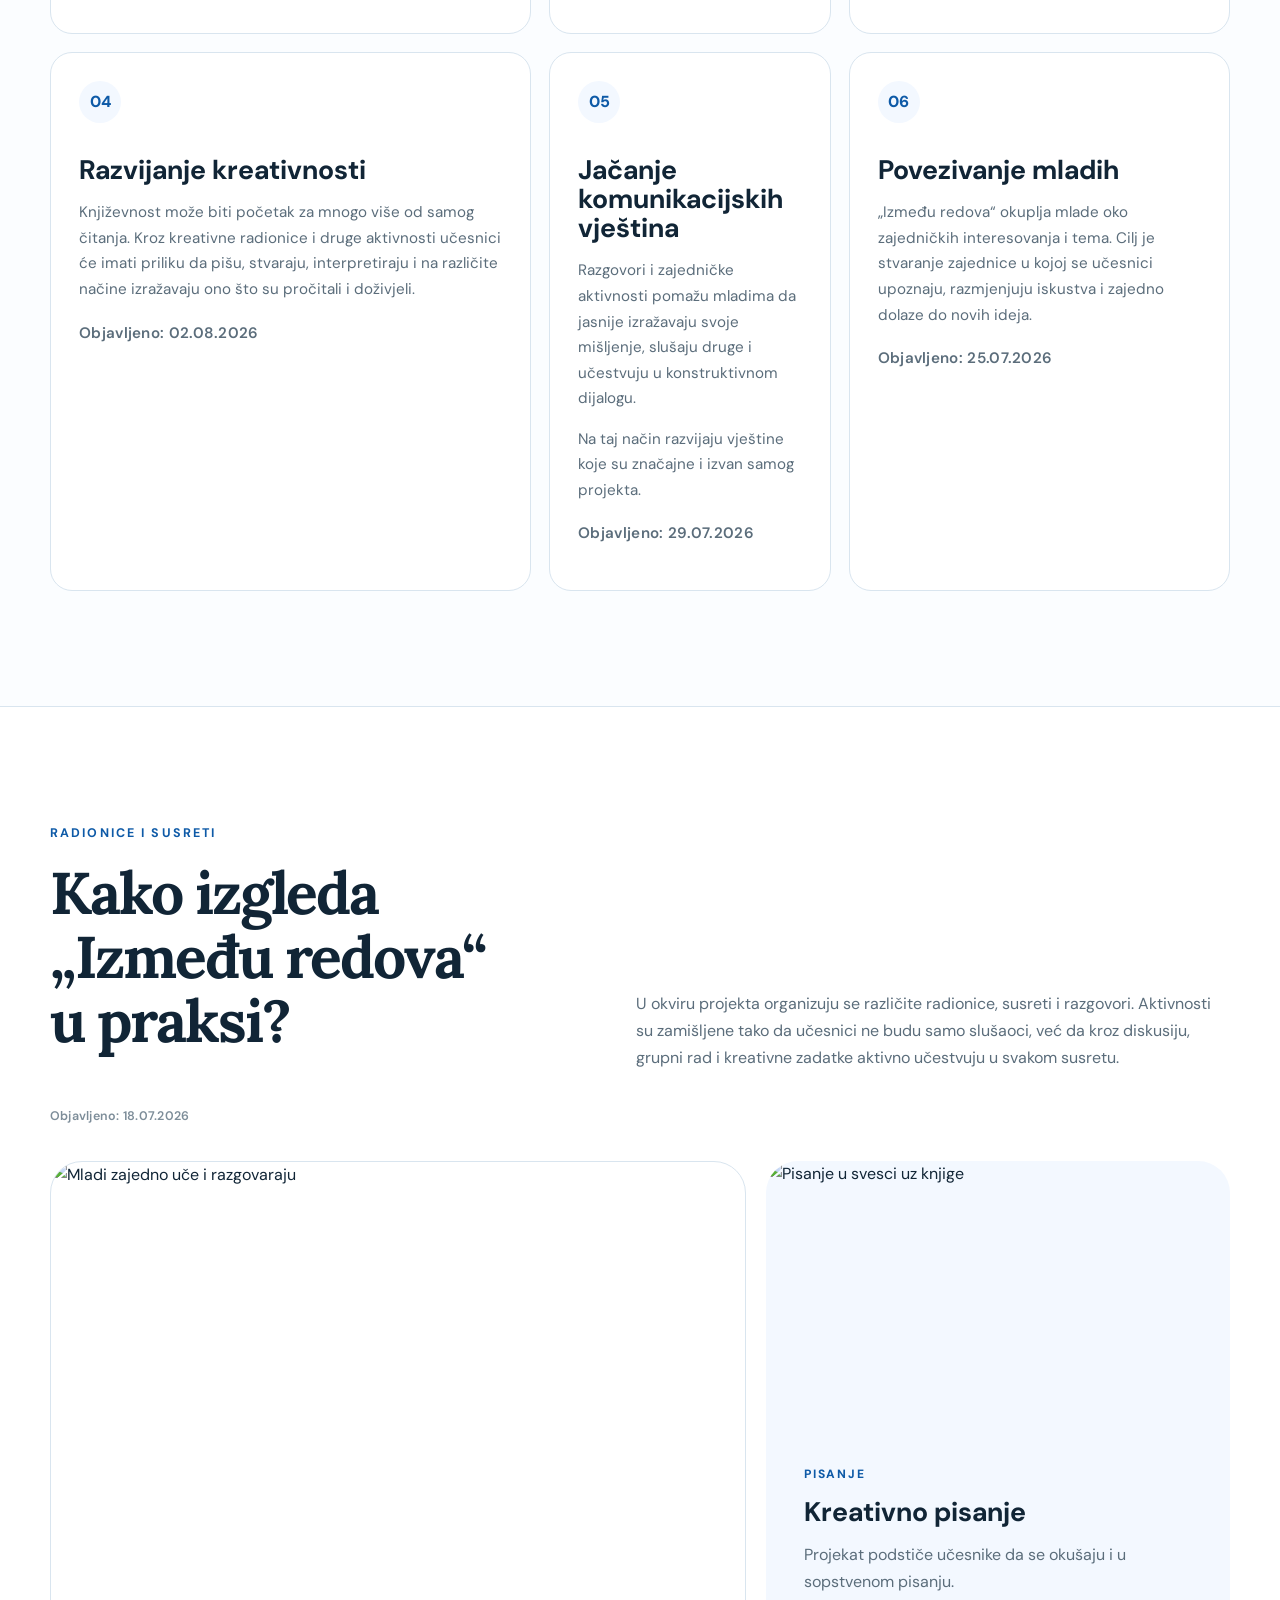
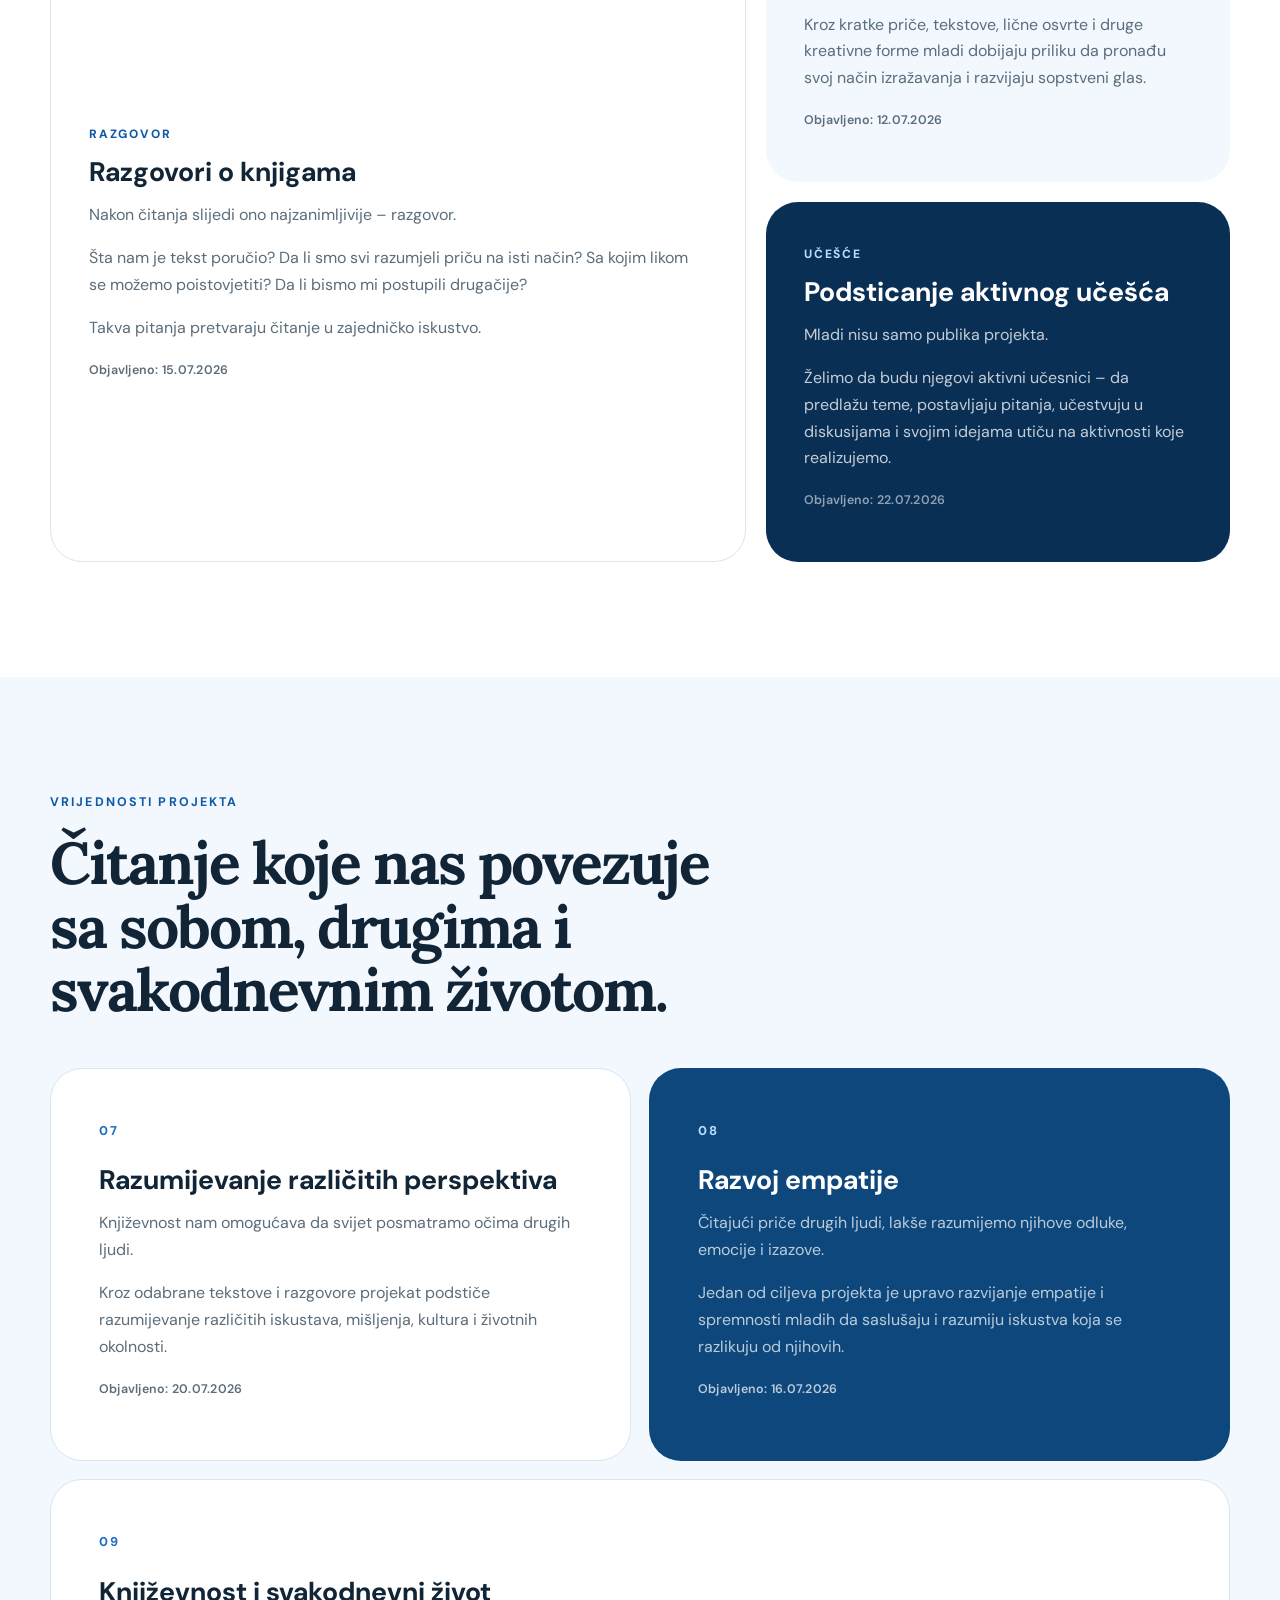
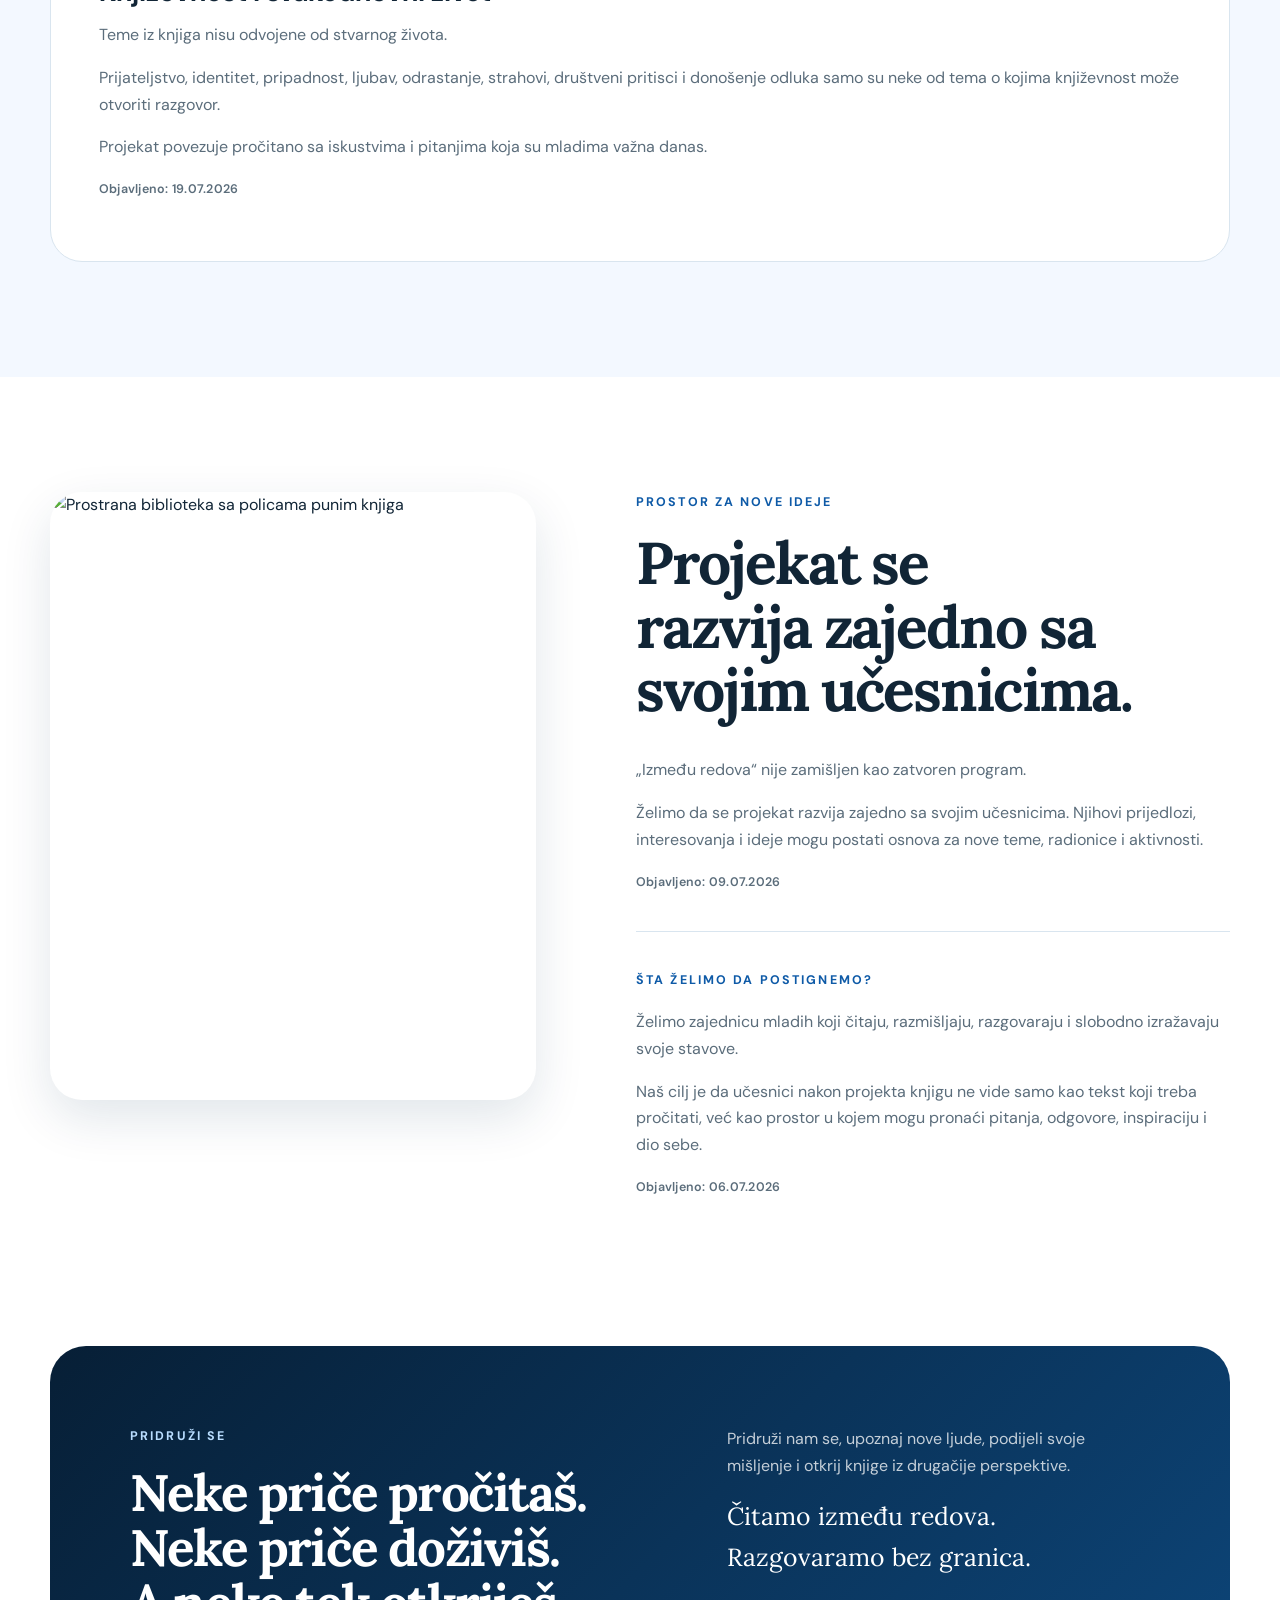
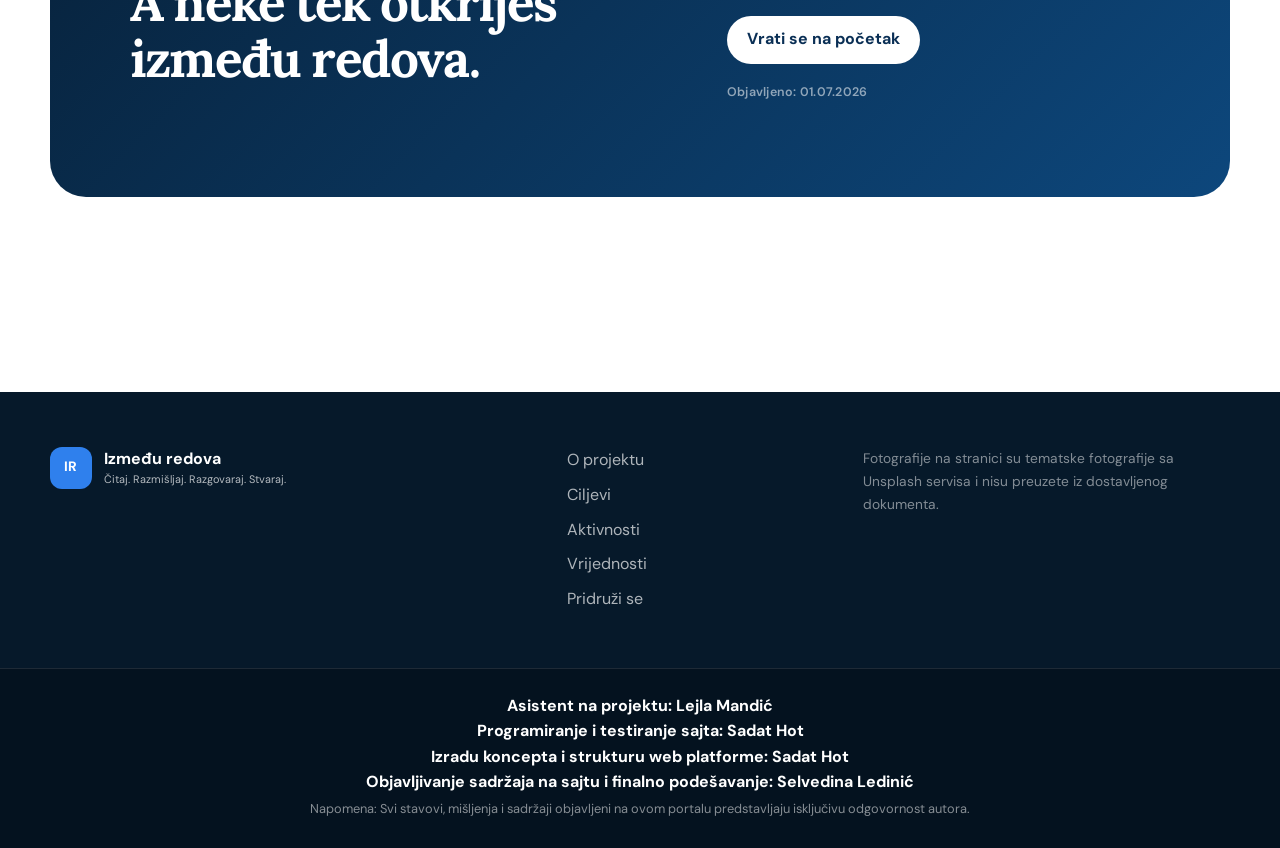
==== commit d1ec6e4b: "Add files via upload" ====
--- a/index.html
+++ b/index.html
@@ -30,11 +30,11 @@
         <span></span><span></span><span></span>
       </button>
       <div class="nav-panel" id="primary-menu">
-        <a href="#projekat">Projekat</a>
-        <a href="#ciljevi">Ciljevi</a>
+        <a href="istrazivacki-izvjestaj.html">Analiza ankete</a>
+        <a href="anketa-rezultati.html">Pitanja i grafikoni</a>
         <a href="#susreti">Aktivnosti</a>
         <a href="#vrijednosti">Vrijednosti</a>
-        <a class="nav-button" href="#pridruzi-se">Pridruži se</a>
+        <a class="nav-button" href="https://docs.google.com/forms/d/e/1FAIpQLSd-LHGMyOSpvpjVWdt5FexGVbbfc4CuYULvwJw41QJzIXAiew/viewform?usp=dialog">Popuni anketu</a>
       </div>
     </nav>
   </header>
@@ -48,8 +48,19 @@
         <h1 id="hero-title">Između redova</h1>
         <p class="hero-slogan">Čitaj. Razmišljaj. Razgovaraj. Stvaraj.</p>
         <p class="hero-text">„Između redova“ je projekat posvećen mladima, čitanju, kreativnosti i otvorenom dijalogu. Kroz književnost, radionice, razgovore i zajedničke aktivnosti stvaramo prostor u kojem mladi mogu slobodno da izražavaju svoje mišljenje, razvijaju nove ideje i otkrivaju značenja koja se često kriju – između redova.</p>
-        <div class="hero-actions">
-          
+        <div class="hero-actions hero-resource-actions" aria-label="Istraživanje i anketa">
+          <a class="button button-primary resource-button" href="anketa-rezultati.html">
+            <span class="resource-icon" aria-hidden="true">▥</span>
+            <span><strong>Anketa i rezultati</strong><small>Pitanja i grafikoni</small></span>
+          </a>
+          <a class="button button-ghost resource-button" href="istrazivacki-izvjestaj.html">
+            <span class="resource-icon" aria-hidden="true">▤</span>
+            <span><strong>Istraživački izvještaj</strong><small>Analiza ankete</small></span>
+          </a>
+          <a class="button button-ghost resource-button resource-button-form" href="https://docs.google.com/forms/d/e/1FAIpQLSd-LHGMyOSpvpjVWdt5FexGVbbfc4CuYULvwJw41QJzIXAiew/viewform?usp=dialog" target="_blank" rel="noopener noreferrer">
+            <span class="resource-icon" aria-hidden="true">↗</span>
+            <span><strong>Popuni anketu</strong><small>Google Forms</small></span>
+          </a>
         </div>
         <p class="date">Objavljeno: 26.08.2026</p>
       </div>
--- a/css/style.css
+++ b/css/style.css
@@ -203,4 +203,102 @@
   width: 150px;
   height: auto;
   display: block;
-}+}
+/* --- Hero resource cards: keep all CTAs fully visible on desktop and mobile --- */
+.hero {
+  height: auto;
+  min-height: 100svh;
+  align-items: center;
+  overflow: hidden;
+}
+.hero-image {
+  background-image: url('../assets/images/hero.jpg');
+}
+.hero-content {
+  width: var(--shell);
+  max-width: 1180px;
+  padding-top: clamp(120px, 14vh, 150px);
+  padding-bottom: clamp(42px, 7vh, 72px);
+}
+.hero-content > * { max-width: 820px; }
+.hero-content h1 { margin-bottom: .28em; }
+.hero-text { margin-bottom: 0; }
+.hero-resource-actions {
+  width: 100%;
+  max-width: 1060px !important;
+  display: grid;
+  grid-template-columns: repeat(3, minmax(0, 1fr));
+  gap: 18px;
+  margin: 28px 0 16px;
+}
+.resource-button {
+  width: 100%;
+  min-height: 116px;
+  padding: 22px 22px;
+  border-radius: 18px;
+  gap: 16px;
+  justify-content: flex-start;
+  text-align: left;
+  box-shadow: 0 14px 34px rgba(0,0,0,.20);
+  border: 1px solid rgba(255,255,255,.18);
+  overflow: hidden;
+}
+.resource-button:nth-child(1) {
+  background: linear-gradient(135deg, #2f80ed, #236bd0);
+  color: #fff;
+}
+.resource-button:nth-child(2) {
+  background: linear-gradient(135deg, #32c774, #27a85f);
+  color: #fff;
+  border-color: rgba(255,255,255,.18);
+}
+.resource-button:nth-child(3) {
+  background: linear-gradient(135deg, #ffba08, #f59e0b);
+  color: #fff;
+  border-color: rgba(255,255,255,.18);
+}
+.resource-button:hover {
+  transform: translateY(-5px);
+  filter: brightness(1.04);
+  box-shadow: 0 20px 42px rgba(0,0,0,.26);
+}
+.resource-icon {
+  flex: 0 0 auto;
+  width: 48px;
+  height: 48px;
+  display: grid;
+  place-items: center;
+  border-radius: 13px;
+  background: rgba(255,255,255,.16);
+  border: 1px solid rgba(255,255,255,.24);
+  font-size: .84rem;
+  font-weight: 800;
+}
+.resource-button > span:last-child { display: grid; line-height: 1.22; }
+.resource-button strong { font-size: 1rem; }
+.resource-button small { margin-top: 8px; font-size: .78rem; font-weight: 500; opacity: .86; }
+
+@media (min-width: 961px) and (max-height: 760px) {
+  .hero-content { padding-top: 100px; padding-bottom: 34px; }
+  .hero-content h1 { font-size: clamp(4rem, 7vw, 6.1rem); }
+  .hero-slogan { margin-bottom: 12px; }
+  .hero-text { font-size: 1rem; line-height: 1.55; }
+  .hero-resource-actions { margin-top: 20px; }
+  .resource-button { min-height: 92px; padding: 16px 18px; }
+  .hero .date { margin-top: 8px; }
+}
+
+@media (max-width: 960px) {
+  .hero-resource-actions { grid-template-columns: 1fr; max-width: 680px !important; }
+  .resource-button { min-height: 86px; }
+}
+
+@media (max-width: 640px) {
+  .hero { min-height: 100svh; }
+  .hero-content { padding-top: 118px; padding-bottom: 42px; }
+  .hero-resource-actions { gap: 12px; margin-top: 22px; }
+  .resource-button { min-height: 78px; padding: 14px 16px; border-radius: 16px; }
+  .resource-icon { width: 42px; height: 42px; }
+  .resource-button strong { font-size: .92rem; }
+  .resource-button small { margin-top: 4px; font-size: .72rem; }
+}
